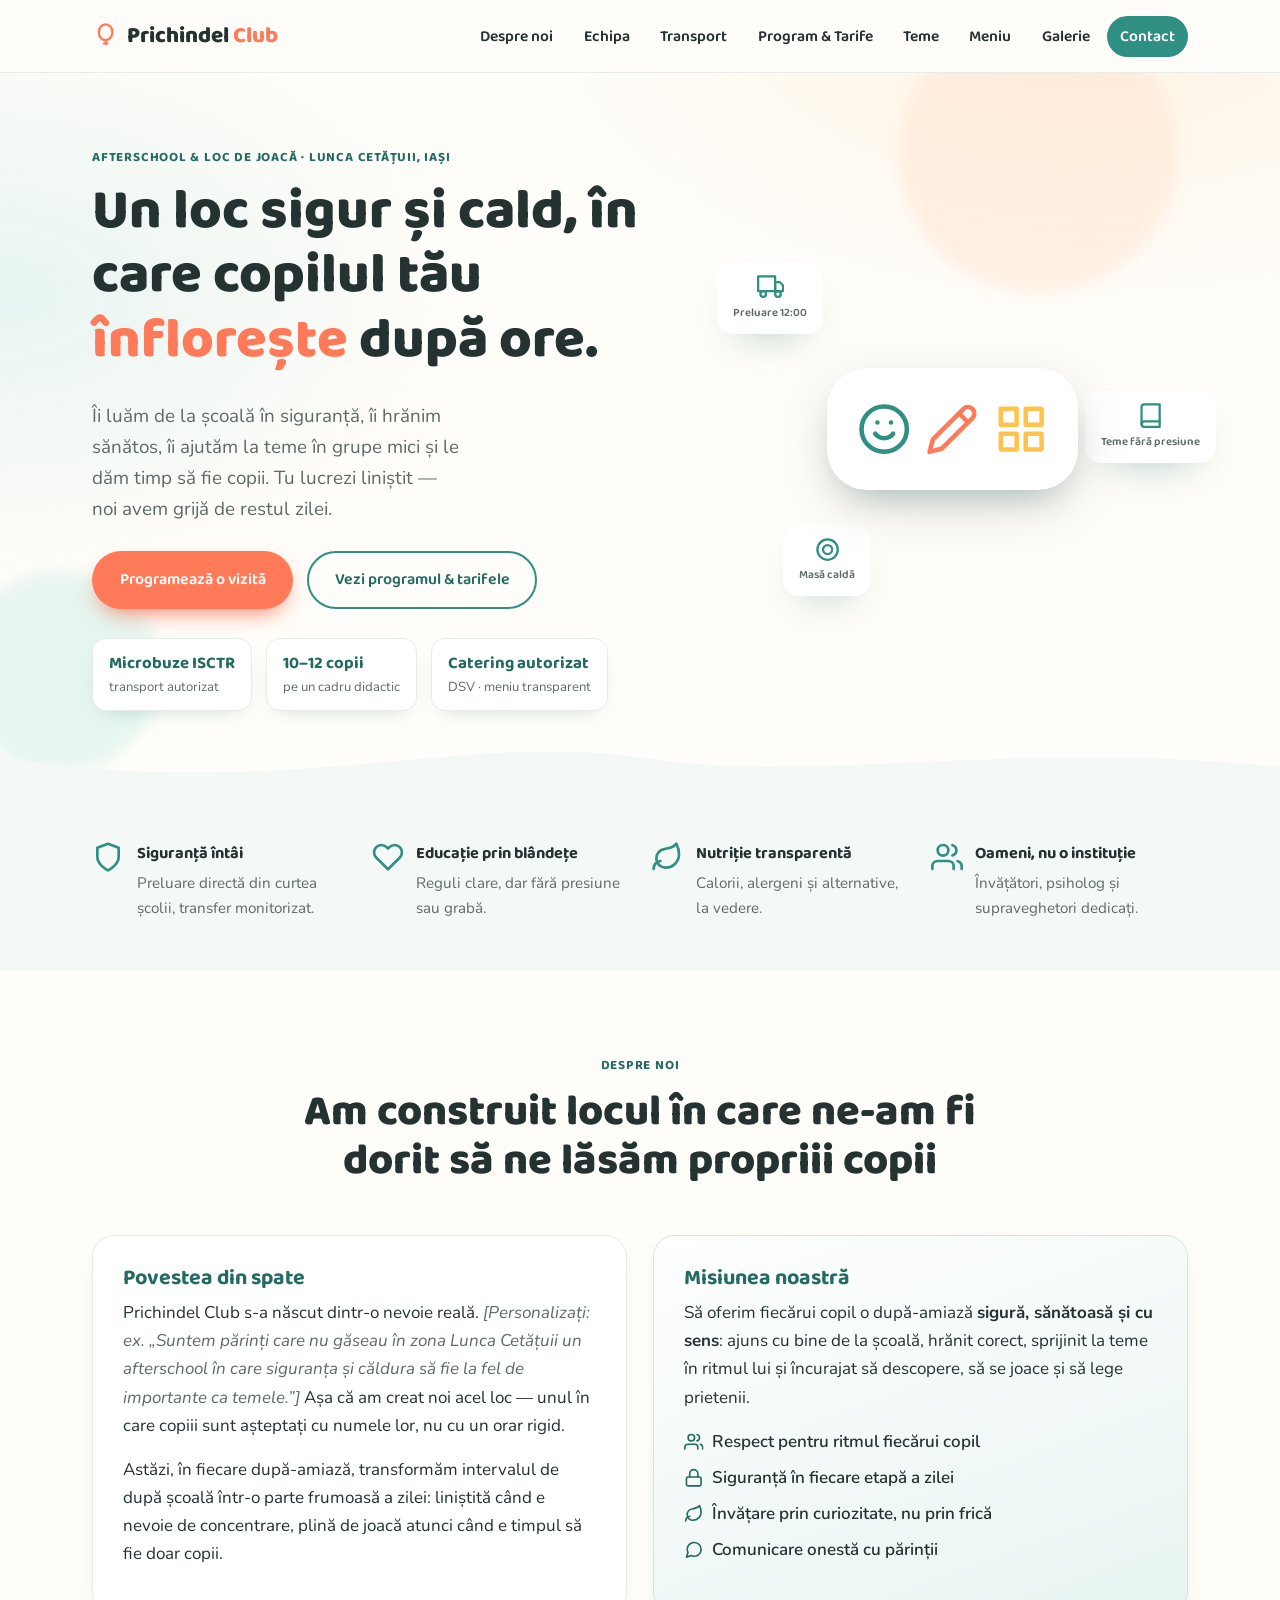
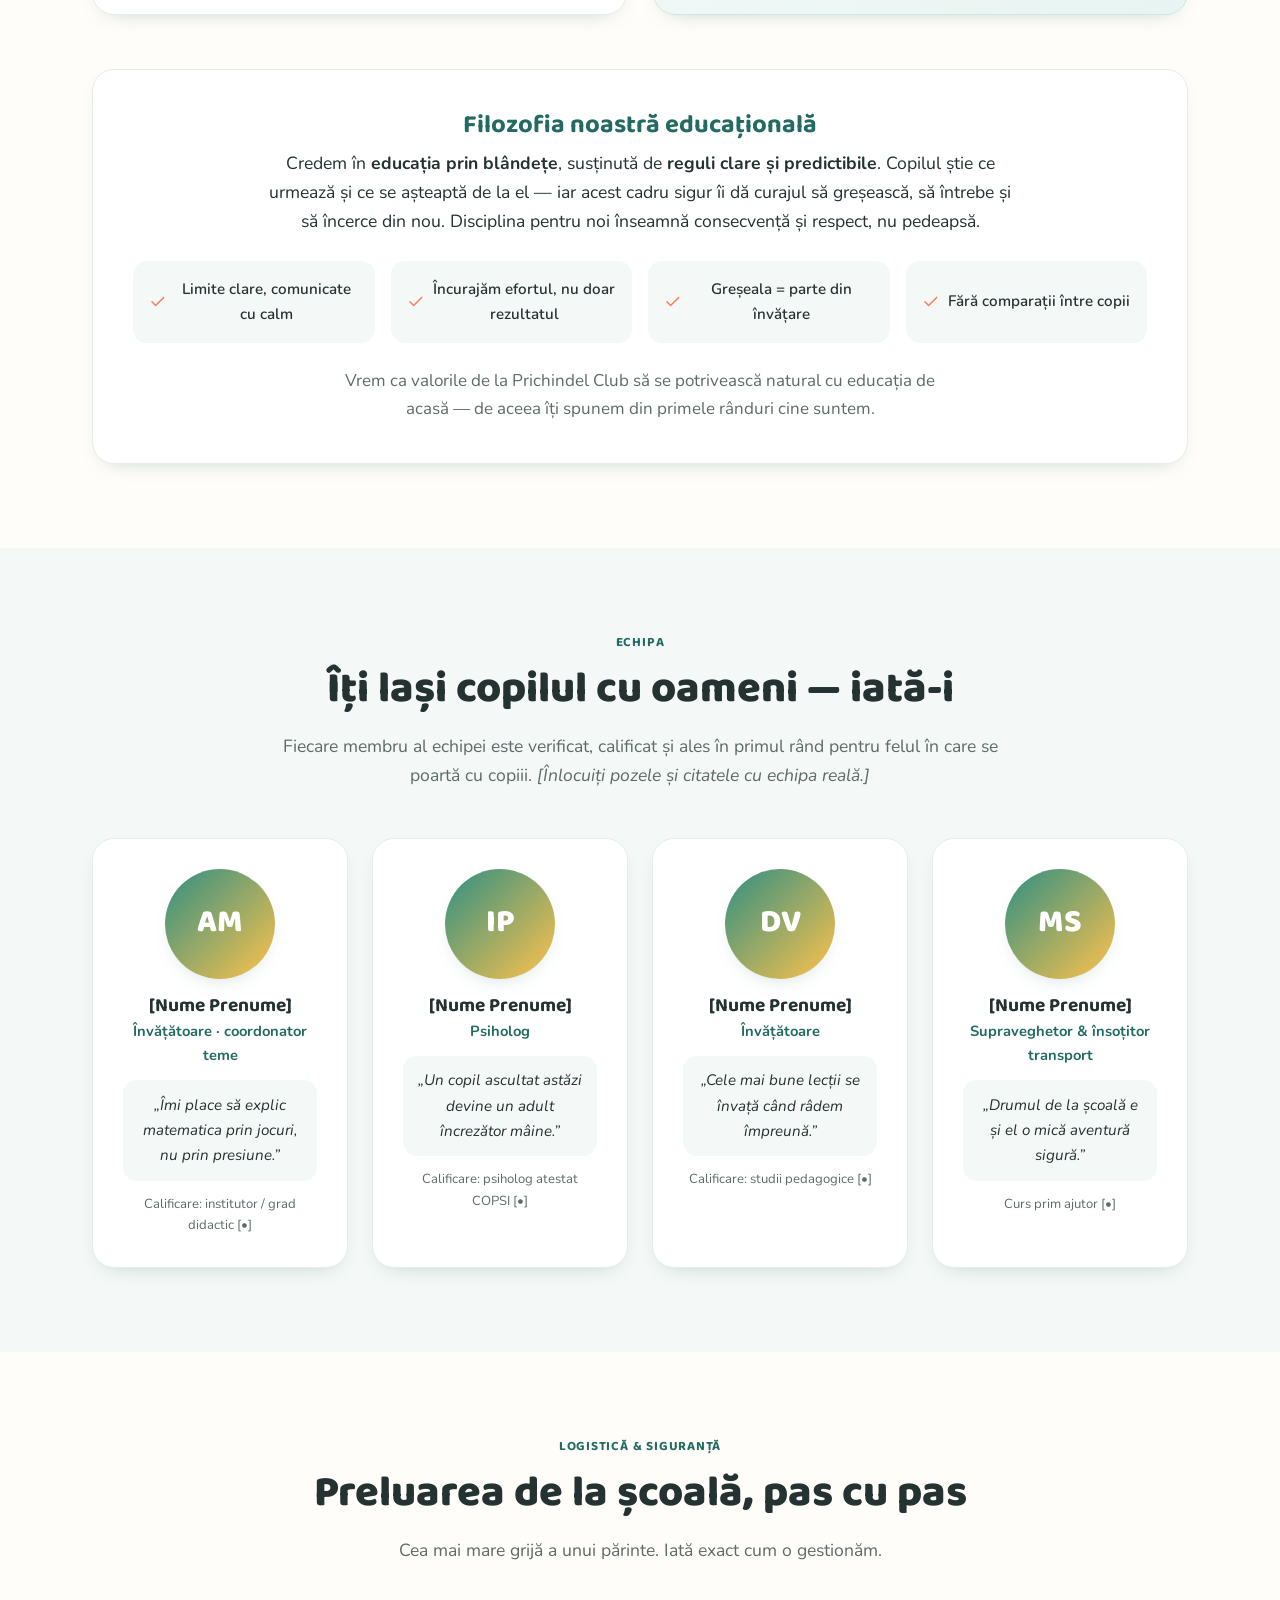
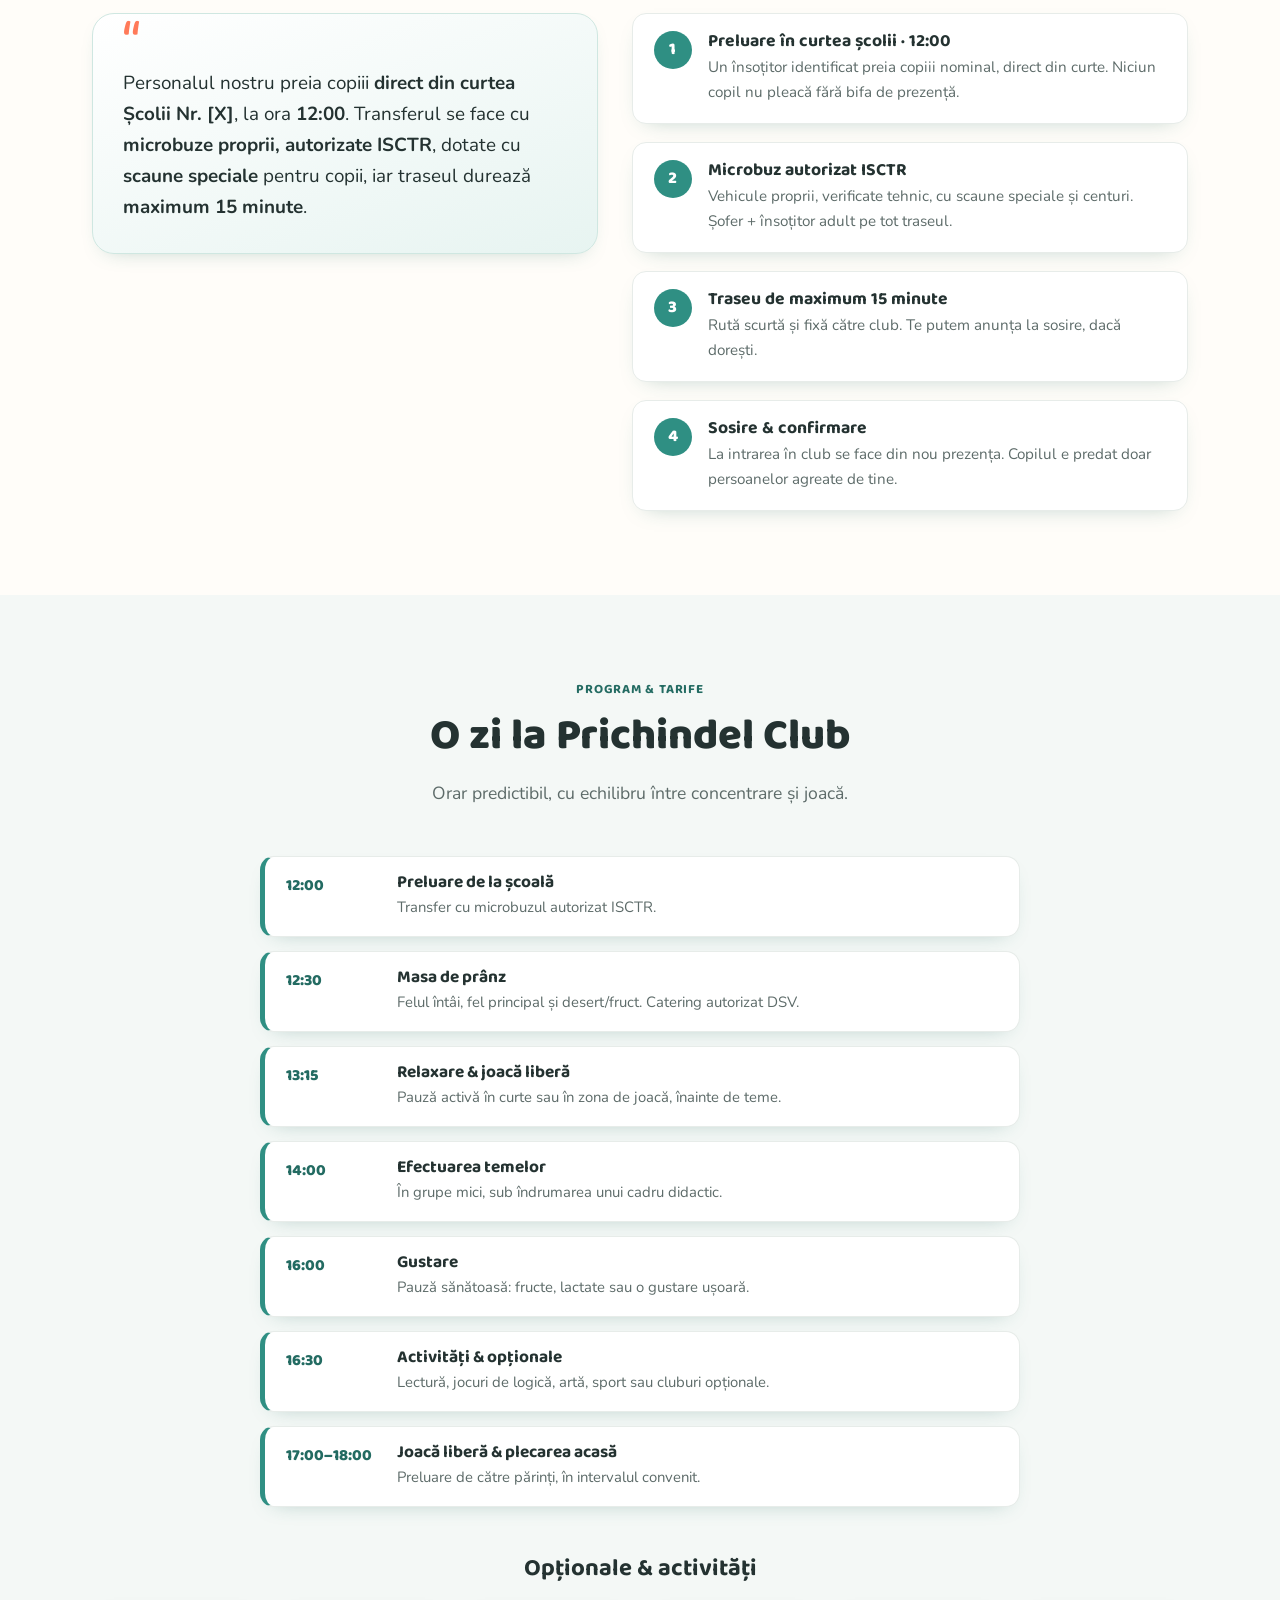
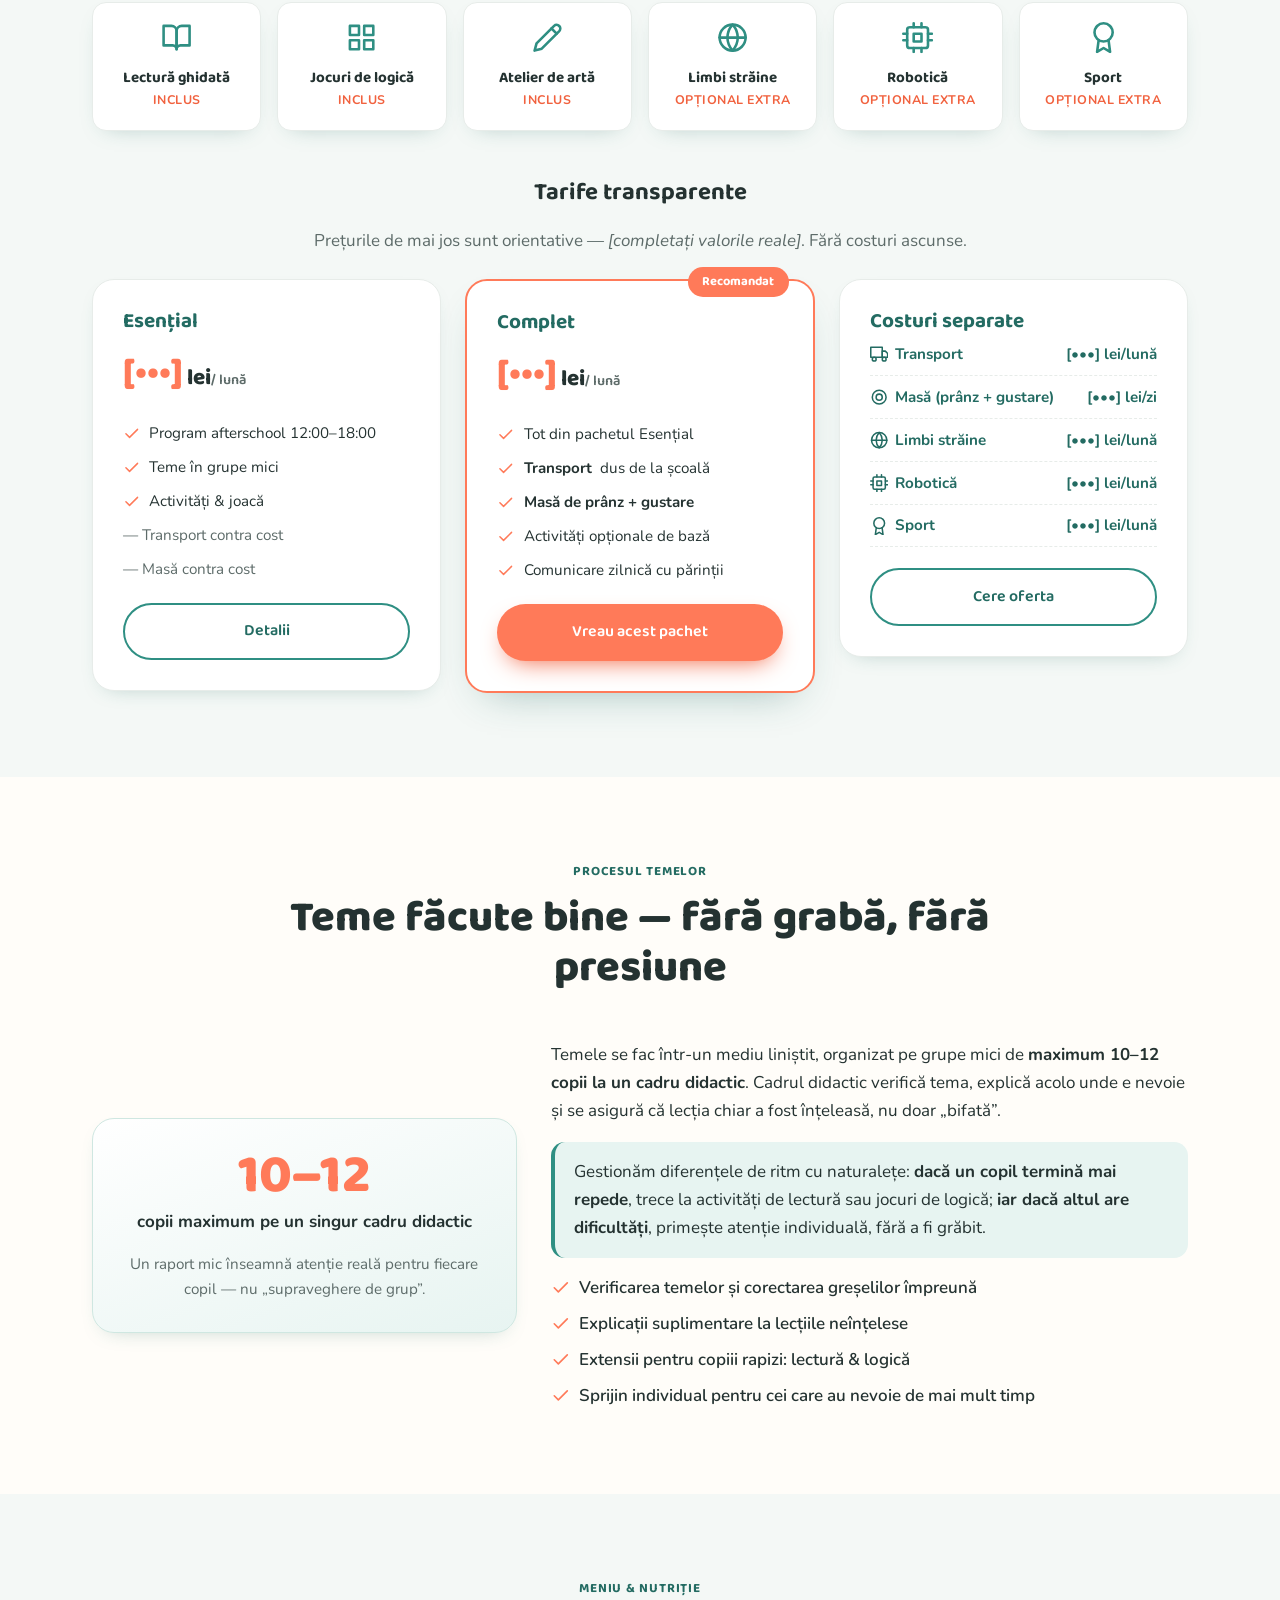
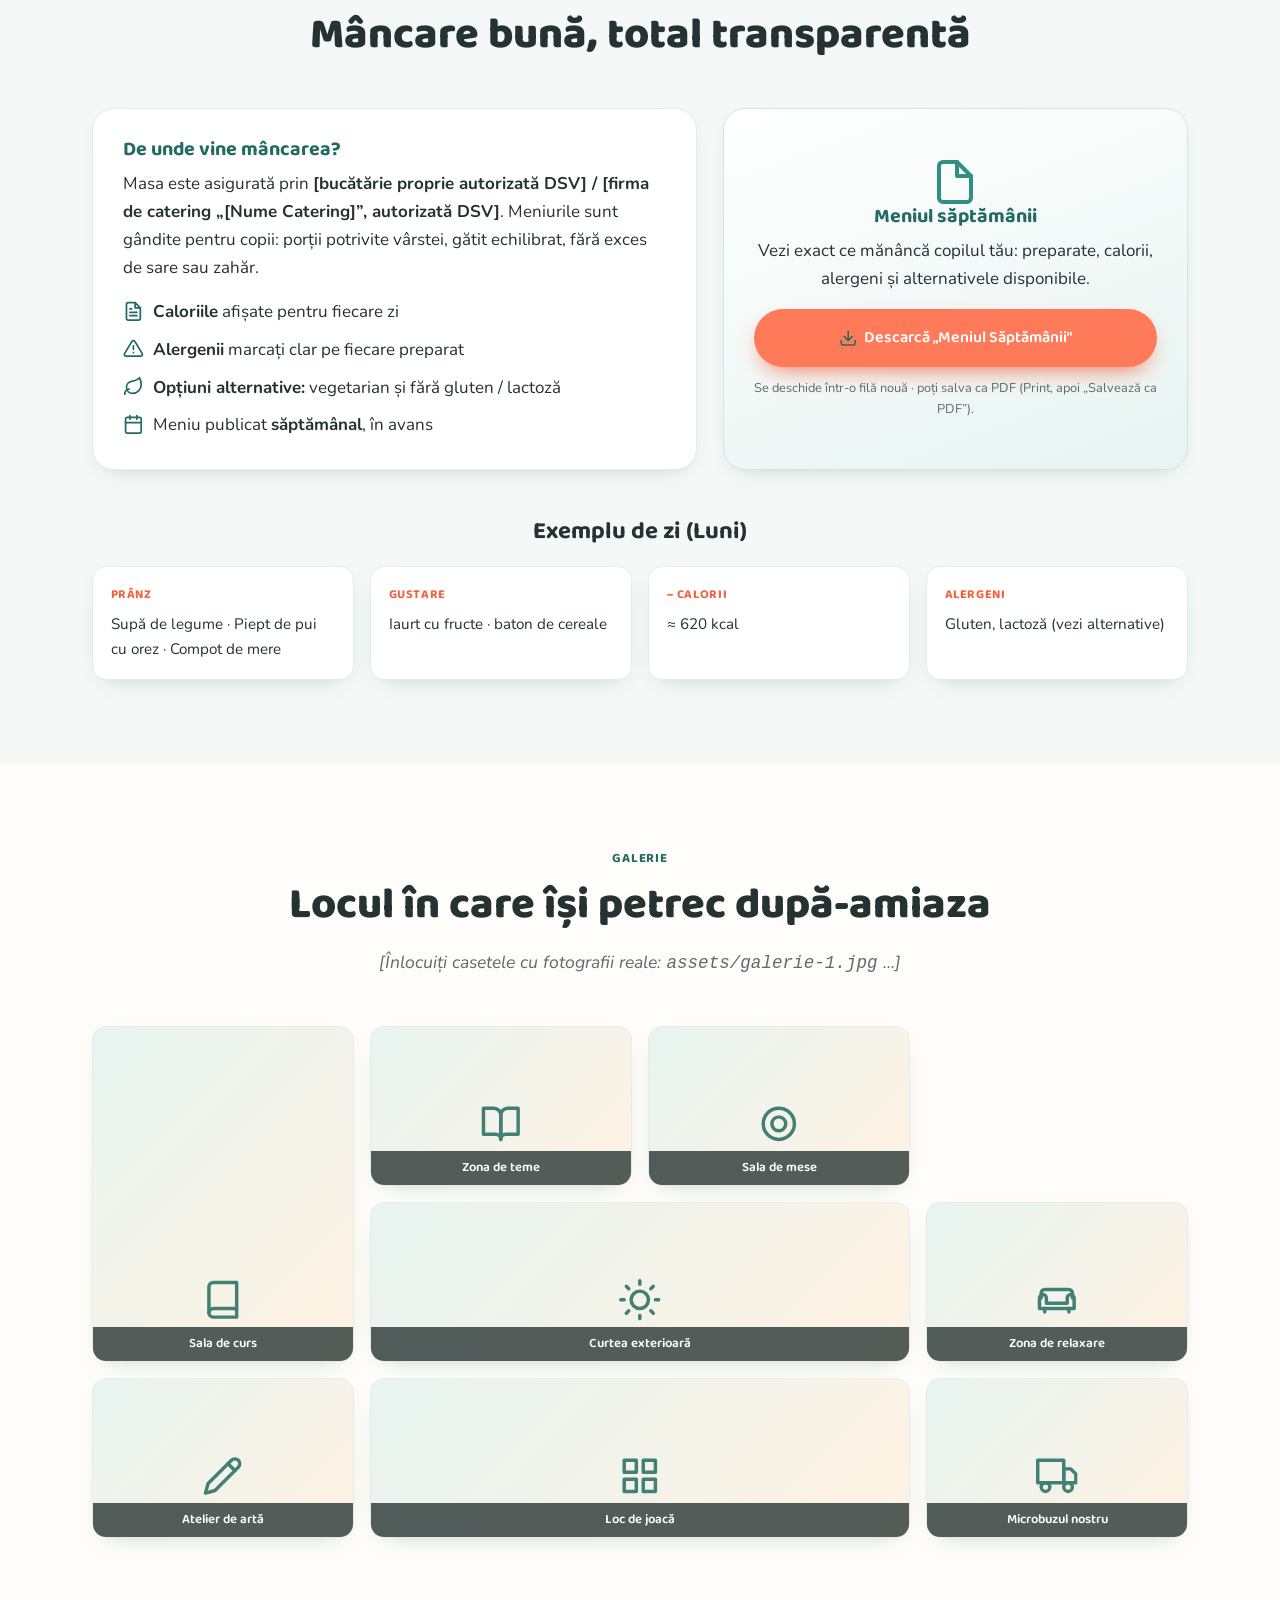
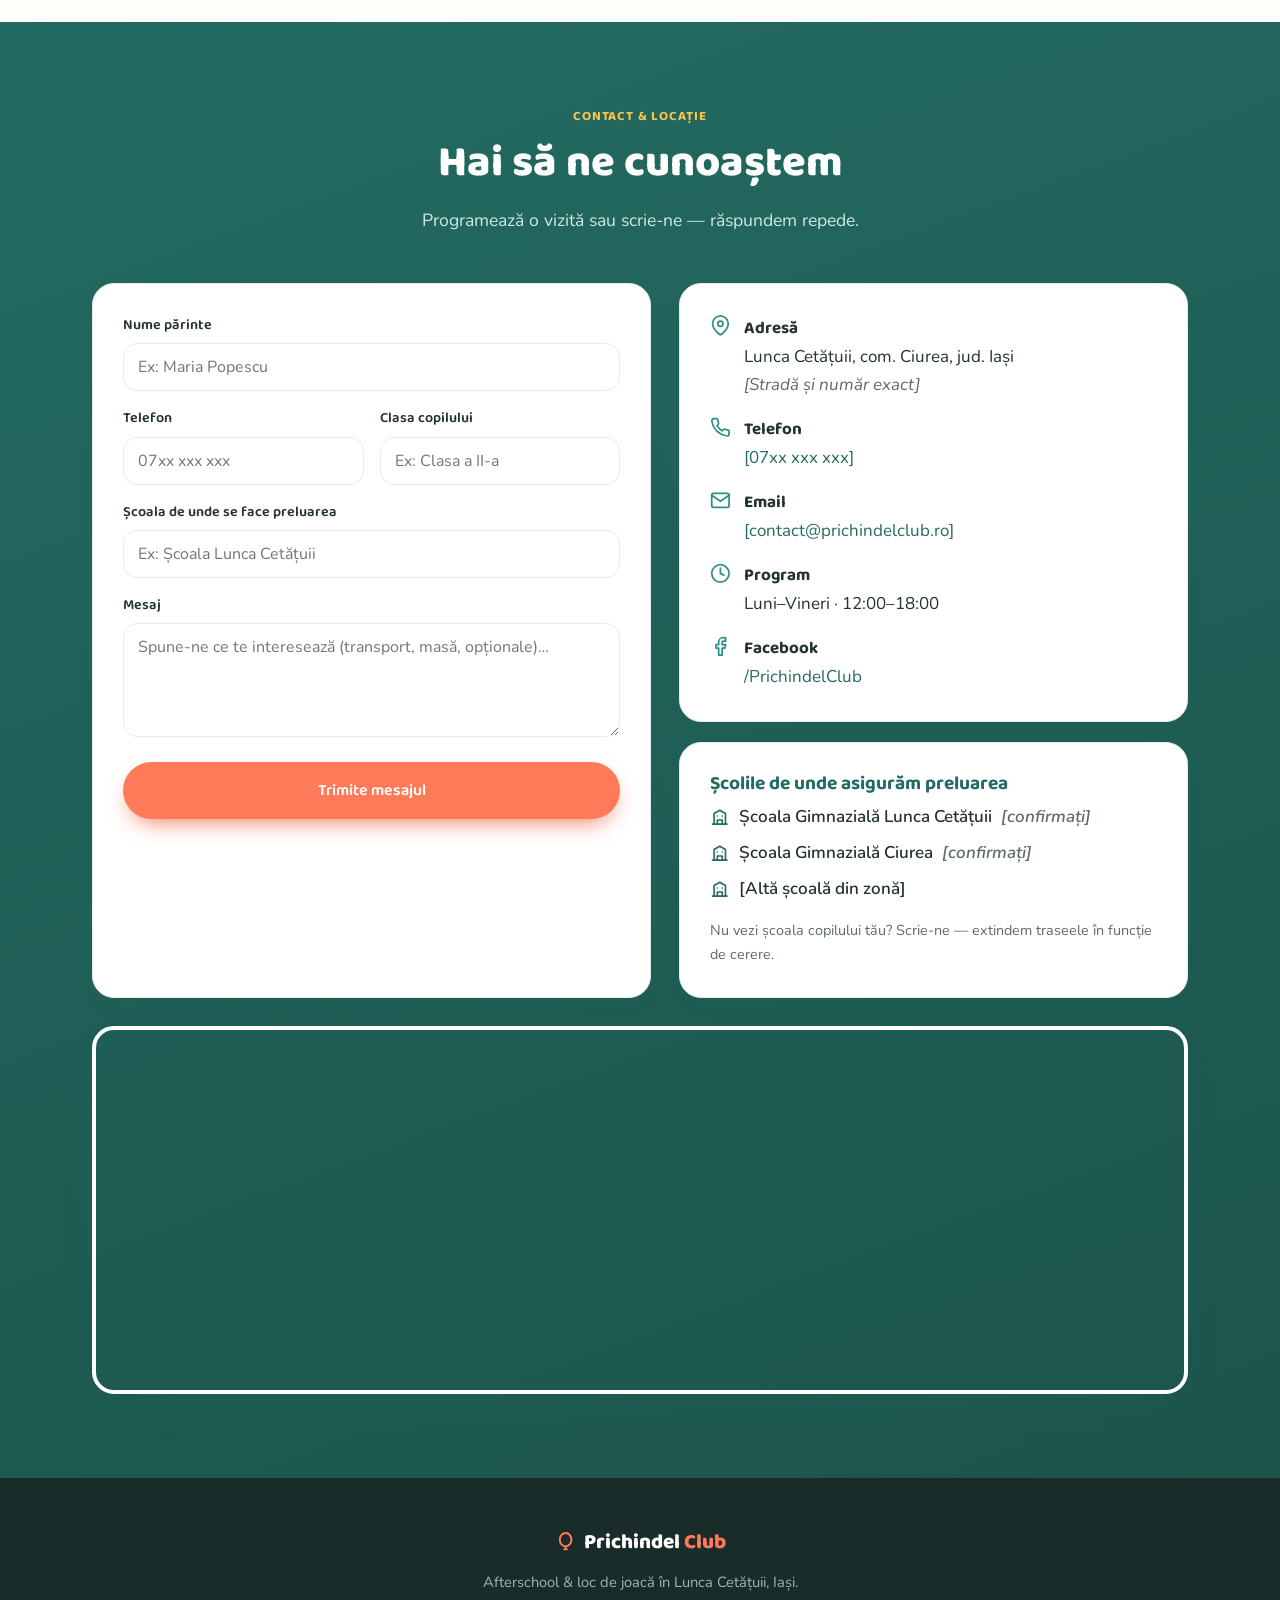
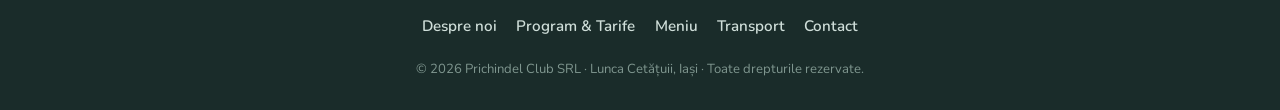
==== index.html @ 3144d64f "Site de prezentare Prichindel Club (afterschool Iași) Co-Authored-By: Claude Opus 4.8 (1M context) <" ====
<!DOCTYPE html>
<html lang="ro">
<head>
  <meta charset="UTF-8" />
  <meta name="viewport" content="width=device-width, initial-scale=1.0" />
  <title>Prichindel Club — Afterschool sigur și cald în Lunca Cetățuii, Iași</title>
  <meta name="description" content="Prichindel Club este un afterschool din Lunca Cetățuii (Iași): preluare sigură de la școală, teme cu maximum 10–12 copii pe cadru didactic, masă caldă din catering autorizat și activități care cresc copii fericiți." />
  <meta name="theme-color" content="#2f8f83" />

  <!-- Open Graph -->
  <meta property="og:title" content="Prichindel Club — Afterschool în Iași" />
  <meta property="og:description" content="Preluare sigură de la școală, teme în grupe mici, masă sănătoasă și activități cu sens. Lângă Iași, în Lunca Cetățuii." />
  <meta property="og:type" content="website" />

  <link rel="preconnect" href="https://fonts.googleapis.com" />
  <link rel="preconnect" href="https://fonts.gstatic.com" crossorigin />
  <link href="https://fonts.googleapis.com/css2?family=Baloo+2:wght@500;600;700;800&family=Nunito:wght@400;500;600;700;800&display=swap" rel="stylesheet" />
  <link rel="stylesheet" href="css/styles.css" />
  <link rel="icon" href="assets/favicon.svg" type="image/svg+xml" />
</head>
<body>

  <!-- ===================== ICON SPRITE ===================== -->
  <svg width="0" height="0" style="position:absolute" aria-hidden="true" focusable="false">
    <defs>
      <symbol id="i-balloon" viewBox="0 0 24 24"><ellipse cx="12" cy="9" rx="6" ry="7"/><path d="M12 16c-.8.9.8 1.6 0 2.5"/><path d="M10.5 19h3"/></symbol>
      <symbol id="i-truck" viewBox="0 0 24 24"><rect x="1" y="3" width="15" height="13"/><path d="M16 8h4l3 3v5h-7V8z"/><circle cx="5.5" cy="18.5" r="2.5"/><circle cx="18.5" cy="18.5" r="2.5"/></symbol>
      <symbol id="i-book" viewBox="0 0 24 24"><path d="M4 19.5A2.5 2.5 0 0 1 6.5 17H20"/><path d="M6.5 2H20v20H6.5A2.5 2.5 0 0 1 4 19.5v-15A2.5 2.5 0 0 1 6.5 2z"/></symbol>
      <symbol id="i-book-open" viewBox="0 0 24 24"><path d="M2 3h6a4 4 0 0 1 4 4v14a3 3 0 0 0-3-3H2z"/><path d="M22 3h-6a4 4 0 0 0-4 4v14a3 3 0 0 1 3-3h7z"/></symbol>
      <symbol id="i-plate" viewBox="0 0 24 24"><circle cx="12" cy="12" r="9"/><circle cx="12" cy="12" r="4"/></symbol>
      <symbol id="i-shield" viewBox="0 0 24 24"><path d="M12 22s8-4 8-10V5l-8-3-8 3v7c0 6 8 10 8 10z"/></symbol>
      <symbol id="i-heart" viewBox="0 0 24 24"><path d="M20.84 4.61a5.5 5.5 0 0 0-7.78 0L12 5.67l-1.06-1.06a5.5 5.5 0 0 0-7.78 7.78l1.06 1.06L12 21.23l7.78-7.78 1.06-1.06a5.5 5.5 0 0 0 0-7.78z"/></symbol>
      <symbol id="i-leaf" viewBox="0 0 24 24"><path d="M11 20A7 7 0 0 1 9.8 6.1C15.5 5 17 4.48 19 2c1 2 2 4.18 2 8 0 5.52-4.48 10-10 10z"/><path d="M2 21c0-3 1.85-5.36 5.08-6"/></symbol>
      <symbol id="i-users" viewBox="0 0 24 24"><path d="M17 21v-2a4 4 0 0 0-4-4H5a4 4 0 0 0-4 4v2"/><circle cx="9" cy="7" r="4"/><path d="M23 21v-2a4 4 0 0 0-3-3.87"/><path d="M16 3.13a4 4 0 0 1 0 7.75"/></symbol>
      <symbol id="i-user" viewBox="0 0 24 24"><path d="M20 21v-2a4 4 0 0 0-4-4H8a4 4 0 0 0-4 4v2"/><circle cx="12" cy="7" r="4"/></symbol>
      <symbol id="i-lock" viewBox="0 0 24 24"><rect x="3" y="11" width="18" height="11" rx="2"/><path d="M7 11V7a5 5 0 0 1 10 0v4"/></symbol>
      <symbol id="i-chat" viewBox="0 0 24 24"><path d="M21 11.5a8.38 8.38 0 0 1-.9 3.8 8.5 8.5 0 0 1-7.6 4.7 8.38 8.38 0 0 1-3.8-.9L3 21l1.9-5.7a8.38 8.38 0 0 1-.9-3.8 8.5 8.5 0 0 1 4.7-7.6 8.38 8.38 0 0 1 3.8-.9h.5a8.48 8.48 0 0 1 8 8z"/></symbol>
      <symbol id="i-globe" viewBox="0 0 24 24"><circle cx="12" cy="12" r="10"/><line x1="2" y1="12" x2="22" y2="12"/><path d="M12 2a15.3 15.3 0 0 1 4 10 15.3 15.3 0 0 1-4 10 15.3 15.3 0 0 1-4-10 15.3 15.3 0 0 1 4-10z"/></symbol>
      <symbol id="i-cpu" viewBox="0 0 24 24"><rect x="4" y="4" width="16" height="16" rx="2"/><rect x="9" y="9" width="6" height="6"/><path d="M9 1v3M15 1v3M9 20v3M15 20v3M20 9h3M20 14h3M1 9h3M1 14h3"/></symbol>
      <symbol id="i-grid" viewBox="0 0 24 24"><rect x="3" y="3" width="7" height="7"/><rect x="14" y="3" width="7" height="7"/><rect x="14" y="14" width="7" height="7"/><rect x="3" y="14" width="7" height="7"/></symbol>
      <symbol id="i-medal" viewBox="0 0 24 24"><circle cx="12" cy="8" r="7"/><path d="M8.21 13.89 7 23l5-3 5 3-1.21-9.12"/></symbol>
      <symbol id="i-brush" viewBox="0 0 24 24"><path d="M17 3a2.83 2.83 0 0 1 4 4L7.5 20.5 2 22l1.5-5.5z"/><path d="M15 5l4 4"/></symbol>
      <symbol id="i-file-text" viewBox="0 0 24 24"><path d="M14 2H6a2 2 0 0 0-2 2v16a2 2 0 0 0 2 2h12a2 2 0 0 0 2-2V8z"/><path d="M14 2v6h6"/><path d="M16 13H8M16 17H8M10 9H8"/></symbol>
      <symbol id="i-alert" viewBox="0 0 24 24"><path d="M10.29 3.86 1.82 18a2 2 0 0 0 1.71 3h16.94a2 2 0 0 0 1.71-3L13.71 3.86a2 2 0 0 0-3.42 0z"/><path d="M12 9v4M12 17h.01"/></symbol>
      <symbol id="i-calendar" viewBox="0 0 24 24"><rect x="3" y="4" width="18" height="18" rx="2"/><path d="M16 2v4M8 2v4M3 10h18"/></symbol>
      <symbol id="i-file" viewBox="0 0 24 24"><path d="M13 2H6a2 2 0 0 0-2 2v16a2 2 0 0 0 2 2h12a2 2 0 0 0 2-2V9z"/><path d="M13 2v7h7"/></symbol>
      <symbol id="i-pin" viewBox="0 0 24 24"><path d="M21 10c0 7-9 13-9 13s-9-6-9-13a9 9 0 0 1 18 0z"/><circle cx="12" cy="10" r="3"/></symbol>
      <symbol id="i-phone" viewBox="0 0 24 24"><path d="M22 16.92v3a2 2 0 0 1-2.18 2 19.79 19.79 0 0 1-8.63-3.07 19.5 19.5 0 0 1-6-6 19.79 19.79 0 0 1-3.07-8.67A2 2 0 0 1 4.11 2h3a2 2 0 0 1 2 1.72 12.84 12.84 0 0 0 .7 2.81 2 2 0 0 1-.45 2.11L8.09 9.91a16 16 0 0 0 6 6l1.27-1.27a2 2 0 0 1 2.11-.45 12.84 12.84 0 0 0 2.81.7A2 2 0 0 1 22 16.92z"/></symbol>
      <symbol id="i-mail" viewBox="0 0 24 24"><rect x="2" y="4" width="20" height="16" rx="2"/><path d="M22 6 12 13 2 6"/></symbol>
      <symbol id="i-clock" viewBox="0 0 24 24"><circle cx="12" cy="12" r="10"/><path d="M12 6v6l4 2"/></symbol>
      <symbol id="i-facebook" viewBox="0 0 24 24"><path d="M18 2h-3a5 5 0 0 0-5 5v3H7v4h3v8h4v-8h3l1-4h-4V7a1 1 0 0 1 1-1h3z"/></symbol>
      <symbol id="i-school" viewBox="0 0 24 24"><path d="M3 21h18"/><path d="M5 21V8l7-4 7 4v13"/><path d="M9 21v-5h6v5"/><path d="M9 11h.01M15 11h.01"/></symbol>
      <symbol id="i-sun" viewBox="0 0 24 24"><circle cx="12" cy="12" r="5"/><path d="M12 1v2M12 21v2M4.22 4.22l1.42 1.42M18.36 18.36l1.42 1.42M1 12h2M21 12h2M4.22 19.78l1.42-1.42M18.36 5.64l1.42-1.42"/></symbol>
      <symbol id="i-sofa" viewBox="0 0 24 24"><path d="M3 11V8a2 2 0 0 1 2-2h14a2 2 0 0 1 2 2v3"/><path d="M2 11a2 2 0 0 1 4 0v3h12v-3a2 2 0 0 1 4 0v6H2z"/><path d="M5 17v2M19 17v2"/></symbol>
      <symbol id="i-smile" viewBox="0 0 24 24"><circle cx="12" cy="12" r="10"/><path d="M8 14s1.5 2 4 2 4-2 4-2"/><path d="M9 9h.01M15 9h.01"/></symbol>
      <symbol id="i-download" viewBox="0 0 24 24"><path d="M21 15v4a2 2 0 0 1-2 2H5a2 2 0 0 1-2-2v-4"/><path d="M7 10l5 5 5-5"/><path d="M12 15V3"/></symbol>
      <symbol id="i-check" viewBox="0 0 24 24"><path d="M20 6 9 17l-5-5"/></symbol>
    </defs>
  </svg>

  <!-- ===================== HEADER / NAV ===================== -->
  <header class="site-header" id="top">
    <div class="container nav-inner">
      <a href="#top" class="brand" aria-label="Prichindel Club — acasă">
        <svg class="brand-mark" aria-hidden="true"><use href="#i-balloon"/></svg>
        <span class="brand-text">Prichindel <span>Club</span></span>
      </a>

      <nav class="main-nav" aria-label="Navigare principală">
        <button class="nav-toggle" aria-expanded="false" aria-controls="navlist" aria-label="Deschide meniul">
          <span></span><span></span><span></span>
        </button>
        <ul id="navlist" class="nav-list">
          <li><a href="#despre">Despre noi</a></li>
          <li><a href="#echipa">Echipa</a></li>
          <li><a href="#transport">Transport</a></li>
          <li><a href="#program">Program &amp; Tarife</a></li>
          <li><a href="#teme">Teme</a></li>
          <li><a href="#meniu">Meniu</a></li>
          <li><a href="#galerie">Galerie</a></li>
          <li><a href="#contact" class="nav-cta">Contact</a></li>
        </ul>
      </nav>
    </div>
  </header>

  <!-- ===================== HERO ===================== -->
  <section class="hero">
    <div class="hero-blob hero-blob-1" aria-hidden="true"></div>
    <div class="hero-blob hero-blob-2" aria-hidden="true"></div>
    <div class="container hero-inner">
      <div class="hero-copy">
        <p class="eyebrow">Afterschool &amp; loc de joacă · Lunca Cetățuii, Iași</p>
        <h1>Un loc sigur și cald, în care copilul tău <span class="hl">înflorește</span> după ore.</h1>
        <p class="lead">
          Îi luăm de la școală în siguranță, îi hrănim sănătos, îi ajutăm la teme în grupe mici
          și le dăm timp să fie copii. Tu lucrezi liniștit — noi avem grijă de restul zilei.
        </p>
        <div class="hero-actions">
          <a href="#contact" class="btn btn-primary">Programează o vizită</a>
          <a href="#program" class="btn btn-ghost">Vezi programul &amp; tarifele</a>
        </div>
        <ul class="hero-badges">
          <li><strong>Microbuze ISCTR</strong><span>transport autorizat</span></li>
          <li><strong>10–12 copii</strong><span>pe un cadru didactic</span></li>
          <li><strong>Catering autorizat</strong><span>DSV · meniu transparent</span></li>
        </ul>
      </div>
      <div class="hero-art" aria-hidden="true">
        <div class="hero-card hero-card-1"><svg><use href="#i-truck"/></svg><span>Preluare 12:00</span></div>
        <div class="hero-card hero-card-2"><svg><use href="#i-book"/></svg><span>Teme fără presiune</span></div>
        <div class="hero-card hero-card-3"><svg><use href="#i-plate"/></svg><span>Masă caldă</span></div>
        <div class="hero-illustration">
          <svg><use href="#i-smile"/></svg><svg><use href="#i-brush"/></svg><svg><use href="#i-grid"/></svg>
        </div>
      </div>
    </div>
    <div class="hero-wave" aria-hidden="true">
      <svg viewBox="0 0 1440 90" preserveAspectRatio="none"><path d="M0,40 C320,90 520,10 720,40 C920,70 1120,20 1440,50 L1440,90 L0,90 Z"></path></svg>
    </div>
  </section>

  <!-- ===================== TRUST STRIP ===================== -->
  <section class="trust">
    <div class="container trust-grid">
      <div class="trust-item"><svg class="trust-ico"><use href="#i-shield"/></svg><p><strong>Siguranță întâi</strong>Preluare directă din curtea școlii, transfer monitorizat.</p></div>
      <div class="trust-item"><svg class="trust-ico"><use href="#i-heart"/></svg><p><strong>Educație prin blândețe</strong>Reguli clare, dar fără presiune sau grabă.</p></div>
      <div class="trust-item"><svg class="trust-ico"><use href="#i-leaf"/></svg><p><strong>Nutriție transparentă</strong>Calorii, alergeni și alternative, la vedere.</p></div>
      <div class="trust-item"><svg class="trust-ico"><use href="#i-users"/></svg><p><strong>Oameni, nu o instituție</strong>Învățători, psiholog și supraveghetori dedicați.</p></div>
    </div>
  </section>

  <!-- ===================== DESPRE NOI / MISIUNE ===================== -->
  <section class="section" id="despre">
    <div class="container">
      <header class="section-head">
        <p class="eyebrow">Despre noi</p>
        <h2>Am construit locul în care ne-am fi dorit să ne lăsăm propriii copii</h2>
      </header>

      <div class="about-grid">
        <article class="about-story card">
          <h3>Povestea din spate</h3>
          <p>
            Prichindel Club s-a născut dintr-o nevoie reală. <em>[Personalizați: ex. „Suntem părinți
            care nu găseau în zona Lunca Cetățuii un afterschool în care siguranța și căldura
            să fie la fel de importante ca temele.”]</em> Așa că am creat noi acel loc — unul
            în care copiii sunt așteptați cu numele lor, nu cu un orar rigid.
          </p>
          <p>
            Astăzi, în fiecare după-amiază, transformăm intervalul de după școală într-o parte
            frumoasă a zilei: liniștită când e nevoie de concentrare, plină de joacă atunci când
            e timpul să fie doar copii.
          </p>
        </article>

        <article class="about-mission card card-accent">
          <h3>Misiunea noastră</h3>
          <p>
            Să oferim fiecărui copil o după-amiază <strong>sigură, sănătoasă și cu sens</strong>:
            ajuns cu bine de la școală, hrănit corect, sprijinit la teme în ritmul lui și încurajat
            să descopere, să se joace și să lege prietenii.
          </p>
          <ul class="values-list">
            <li><svg class="ic"><use href="#i-users"/></svg> Respect pentru ritmul fiecărui copil</li>
            <li><svg class="ic"><use href="#i-lock"/></svg> Siguranță în fiecare etapă a zilei</li>
            <li><svg class="ic"><use href="#i-leaf"/></svg> Învățare prin curiozitate, nu prin frică</li>
            <li><svg class="ic"><use href="#i-chat"/></svg> Comunicare onestă cu părinții</li>
          </ul>
        </article>
      </div>

      <!-- FILOZOFIE -->
      <div class="philosophy">
        <h3 class="philosophy-title">Filozofia noastră educațională</h3>
        <p class="philosophy-lead">
          Credem în <strong>educația prin blândețe</strong>, susținută de <strong>reguli clare și predictibile</strong>.
          Copilul știe ce urmează și ce se așteaptă de la el — iar acest cadru sigur îi dă curajul să greșească,
          să întrebe și să încerce din nou. Disciplina pentru noi înseamnă consecvență și respect, nu pedeapsă.
        </p>
        <div class="phil-cols">
          <div><svg class="ic"><use href="#i-check"/></svg> Limite clare, comunicate cu calm</div>
          <div><svg class="ic"><use href="#i-check"/></svg> Încurajăm efortul, nu doar rezultatul</div>
          <div><svg class="ic"><use href="#i-check"/></svg> Greșeala = parte din învățare</div>
          <div><svg class="ic"><use href="#i-check"/></svg> Fără comparații între copii</div>
        </div>
        <p class="philosophy-note">
          Vrem ca valorile de la Prichindel Club să se potrivească natural cu educația de acasă —
          de aceea îți spunem din primele rânduri cine suntem.
        </p>
      </div>
    </div>
  </section>

  <!-- ===================== ECHIPA ===================== -->
  <section class="section section-tint" id="echipa">
    <div class="container">
      <header class="section-head">
        <p class="eyebrow">Echipa</p>
        <h2>Îți lași copilul cu oameni — iată-i</h2>
        <p class="section-sub">
          Fiecare membru al echipei este verificat, calificat și ales în primul rând pentru felul în
          care se poartă cu copiii. <em>[Înlocuiți pozele și citatele cu echipa reală.]</em>
        </p>
      </header>

      <div class="team-grid">
        <article class="team-card card">
          <div class="team-photo" data-initials="AM" aria-hidden="true"></div>
          <h3>[Nume Prenume]</h3>
          <p class="team-role">Învățătoare · coordonator teme</p>
          <p class="team-quote">„Îmi place să explic matematica prin jocuri, nu prin presiune.”</p>
          <p class="team-cred">Calificare: institutor / grad didactic [•]</p>
        </article>

        <article class="team-card card">
          <div class="team-photo" data-initials="IP" aria-hidden="true"></div>
          <h3>[Nume Prenume]</h3>
          <p class="team-role">Psiholog</p>
          <p class="team-quote">„Un copil ascultat astăzi devine un adult încrezător mâine.”</p>
          <p class="team-cred">Calificare: psiholog atestat COPSI [•]</p>
        </article>

        <article class="team-card card">
          <div class="team-photo" data-initials="DV" aria-hidden="true"></div>
          <h3>[Nume Prenume]</h3>
          <p class="team-role">Învățătoare</p>
          <p class="team-quote">„Cele mai bune lecții se învață când râdem împreună.”</p>
          <p class="team-cred">Calificare: studii pedagogice [•]</p>
        </article>

        <article class="team-card card">
          <div class="team-photo" data-initials="MS" aria-hidden="true"></div>
          <h3>[Nume Prenume]</h3>
          <p class="team-role">Supraveghetor &amp; însoțitor transport</p>
          <p class="team-quote">„Drumul de la școală e și el o mică aventură sigură.”</p>
          <p class="team-cred">Curs prim ajutor [•]</p>
        </article>
      </div>
    </div>
  </section>

  <!-- ===================== TRANSPORT / LOGISTICA ===================== -->
  <section class="section" id="transport">
    <div class="container">
      <header class="section-head">
        <p class="eyebrow">Logistică &amp; siguranță</p>
        <h2>Preluarea de la școală, pas cu pas</h2>
        <p class="section-sub">Cea mai mare grijă a unui părinte. Iată exact cum o gestionăm.</p>
      </header>

      <div class="transport-layout">
        <div class="transport-highlight card card-accent">
          <span class="big-quote-mark" aria-hidden="true">“</span>
          <p>
            Personalul nostru preia copiii <strong>direct din curtea Școlii Nr. [X]</strong>, la ora
            <strong>12:00</strong>. Transferul se face cu <strong>microbuze proprii, autorizate ISCTR</strong>,
            dotate cu <strong>scaune speciale</strong> pentru copii, iar traseul durează
            <strong>maximum 15 minute</strong>.
          </p>
        </div>

        <ol class="steps">
          <li>
            <span class="step-num">1</span>
            <div><h3>Preluare în curtea școlii · 12:00</h3>
            <p>Un însoțitor identificat preia copiii nominal, direct din curte. Niciun copil nu pleacă fără bifa de prezență.</p></div>
          </li>
          <li>
            <span class="step-num">2</span>
            <div><h3>Microbuz autorizat ISCTR</h3>
            <p>Vehicule proprii, verificate tehnic, cu scaune speciale și centuri. Șofer + însoțitor adult pe tot traseul.</p></div>
          </li>
          <li>
            <span class="step-num">3</span>
            <div><h3>Traseu de maximum 15 minute</h3>
            <p>Rută scurtă și fixă către club. Te putem anunța la sosire, dacă dorești.</p></div>
          </li>
          <li>
            <span class="step-num">4</span>
            <div><h3>Sosire &amp; confirmare</h3>
            <p>La intrarea în club se face din nou prezența. Copilul e predat doar persoanelor agreate de tine.</p></div>
          </li>
        </ol>
      </div>
    </div>
  </section>

  <!-- ===================== PROGRAM & TARIFE ===================== -->
  <section class="section section-tint" id="program">
    <div class="container">
      <header class="section-head">
        <p class="eyebrow">Program &amp; tarife</p>
        <h2>O zi la Prichindel Club</h2>
        <p class="section-sub">Orar predictibil, cu echilibru între concentrare și joacă.</p>
      </header>

      <div class="schedule">
        <div class="schedule-item"><span class="time">12:00</span><div><h3>Preluare de la școală</h3><p>Transfer cu microbuzul autorizat ISCTR.</p></div></div>
        <div class="schedule-item"><span class="time">12:30</span><div><h3>Masa de prânz</h3><p>Felul întâi, fel principal și desert/fruct. Catering autorizat DSV.</p></div></div>
        <div class="schedule-item"><span class="time">13:15</span><div><h3>Relaxare &amp; joacă liberă</h3><p>Pauză activă în curte sau în zona de joacă, înainte de teme.</p></div></div>
        <div class="schedule-item"><span class="time">14:00</span><div><h3>Efectuarea temelor</h3><p>În grupe mici, sub îndrumarea unui cadru didactic.</p></div></div>
        <div class="schedule-item"><span class="time">16:00</span><div><h3>Gustare</h3><p>Pauză sănătoasă: fructe, lactate sau o gustare ușoară.</p></div></div>
        <div class="schedule-item"><span class="time">16:30</span><div><h3>Activități &amp; opționale</h3><p>Lectură, jocuri de logică, artă, sport sau cluburi opționale.</p></div></div>
        <div class="schedule-item"><span class="time">17:00–18:00</span><div><h3>Joacă liberă &amp; plecarea acasă</h3><p>Preluare de către părinți, în intervalul convenit.</p></div></div>
      </div>

      <!-- OPTIONALE -->
      <div class="optionals">
        <h3 class="block-title">Opționale &amp; activități</h3>
        <div class="optional-grid">
          <div class="opt-card"><svg><use href="#i-book-open"/></svg><h4>Lectură ghidată</h4><p>Inclus</p></div>
          <div class="opt-card"><svg><use href="#i-grid"/></svg><h4>Jocuri de logică</h4><p>Inclus</p></div>
          <div class="opt-card"><svg><use href="#i-brush"/></svg><h4>Atelier de artă</h4><p>Inclus</p></div>
          <div class="opt-card"><svg><use href="#i-globe"/></svg><h4>Limbi străine</h4><p>Opțional extra</p></div>
          <div class="opt-card"><svg><use href="#i-cpu"/></svg><h4>Robotică</h4><p>Opțional extra</p></div>
          <div class="opt-card"><svg><use href="#i-medal"/></svg><h4>Sport</h4><p>Opțional extra</p></div>
        </div>
      </div>

      <!-- PRETURI -->
      <div class="pricing">
        <h3 class="block-title">Tarife transparente</h3>
        <p class="pricing-note">Prețurile de mai jos sunt orientative — <em>[completați valorile reale]</em>. Fără costuri ascunse.</p>
        <div class="price-grid">
          <article class="price-card">
            <h4>Esențial</h4>
            <p class="price"><span>[•••]</span> lei<small>/ lună</small></p>
            <ul>
              <li><svg class="ic ic-ok"><use href="#i-check"/></svg> Program afterschool 12:00–18:00</li>
              <li><svg class="ic ic-ok"><use href="#i-check"/></svg> Teme în grupe mici</li>
              <li><svg class="ic ic-ok"><use href="#i-check"/></svg> Activități &amp; joacă</li>
              <li class="muted">— Transport contra cost</li>
              <li class="muted">— Masă contra cost</li>
            </ul>
            <a href="#contact" class="btn btn-ghost btn-block">Detalii</a>
          </article>

          <article class="price-card price-card-featured">
            <span class="ribbon">Recomandat</span>
            <h4>Complet</h4>
            <p class="price"><span>[•••]</span> lei<small>/ lună</small></p>
            <ul>
              <li><svg class="ic ic-ok"><use href="#i-check"/></svg> Tot din pachetul Esențial</li>
              <li><svg class="ic ic-ok"><use href="#i-check"/></svg> <strong>Transport</strong> dus de la școală</li>
              <li><svg class="ic ic-ok"><use href="#i-check"/></svg> <strong>Masă de prânz + gustare</strong></li>
              <li><svg class="ic ic-ok"><use href="#i-check"/></svg> Activități opționale de bază</li>
              <li><svg class="ic ic-ok"><use href="#i-check"/></svg> Comunicare zilnică cu părinții</li>
            </ul>
            <a href="#contact" class="btn btn-primary btn-block">Vreau acest pachet</a>
          </article>

          <article class="price-card">
            <h4>Costuri separate</h4>
            <ul class="addons">
              <li><span class="addon-name"><svg class="ic"><use href="#i-truck"/></svg> Transport</span> <span>[•••] lei/lună</span></li>
              <li><span class="addon-name"><svg class="ic"><use href="#i-plate"/></svg> Masă (prânz + gustare)</span> <span>[•••] lei/zi</span></li>
              <li><span class="addon-name"><svg class="ic"><use href="#i-globe"/></svg> Limbi străine</span> <span>[•••] lei/lună</span></li>
              <li><span class="addon-name"><svg class="ic"><use href="#i-cpu"/></svg> Robotică</span> <span>[•••] lei/lună</span></li>
              <li><span class="addon-name"><svg class="ic"><use href="#i-medal"/></svg> Sport</span> <span>[•••] lei/lună</span></li>
            </ul>
            <a href="#contact" class="btn btn-ghost btn-block">Cere oferta</a>
          </article>
        </div>
      </div>
    </div>
  </section>

  <!-- ===================== TEME ===================== -->
  <section class="section" id="teme">
    <div class="container">
      <header class="section-head">
        <p class="eyebrow">Procesul temelor</p>
        <h2>Teme făcute bine — fără grabă, fără presiune</h2>
      </header>

      <div class="homework-grid">
        <div class="hw-stat card card-accent">
          <p class="hw-number">10–12</p>
          <p class="hw-label">copii maximum pe un singur cadru didactic</p>
          <p class="hw-desc">Un raport mic înseamnă atenție reală pentru fiecare copil — nu „supraveghere de grup”.</p>
        </div>

        <div class="hw-text">
          <p>
            Temele se fac într-un mediu liniștit, organizat pe grupe mici de
            <strong>maximum 10–12 copii la un cadru didactic</strong>. Cadrul didactic verifică
            tema, explică acolo unde e nevoie și se asigură că lecția chiar a fost înțeleasă,
            nu doar „bifată”.
          </p>
          <p class="hw-rhythm">
            Gestionăm diferențele de ritm cu naturalețe: <strong>dacă un copil termină mai repede</strong>,
            trece la activități de lectură sau jocuri de logică; <strong>iar dacă altul are dificultăți</strong>,
            primește atenție individuală, fără a fi grăbit.
          </p>
          <ul class="hw-points">
            <li><svg class="ic ic-ok"><use href="#i-check"/></svg> Verificarea temelor și corectarea greșelilor împreună</li>
            <li><svg class="ic ic-ok"><use href="#i-check"/></svg> Explicații suplimentare la lecțiile neînțelese</li>
            <li><svg class="ic ic-ok"><use href="#i-check"/></svg> Extensii pentru copiii rapizi: lectură &amp; logică</li>
            <li><svg class="ic ic-ok"><use href="#i-check"/></svg> Sprijin individual pentru cei care au nevoie de mai mult timp</li>
          </ul>
        </div>
      </div>
    </div>
  </section>

  <!-- ===================== MENIU & NUTRITIE ===================== -->
  <section class="section section-tint" id="meniu">
    <div class="container">
      <header class="section-head">
        <p class="eyebrow">Meniu &amp; nutriție</p>
        <h2>Mâncare bună, total transparentă</h2>
      </header>

      <div class="menu-grid">
        <div class="menu-source card">
          <h3>De unde vine mâncarea?</h3>
          <p>
            Masa este asigurată prin <strong>[bucătărie proprie autorizată DSV] / [firma de catering „[Nume Catering]”, autorizată DSV]</strong>.
            Meniurile sunt gândite pentru copii: porții potrivite vârstei, gătit echilibrat, fără
            exces de sare sau zahăr.
          </p>
          <ul class="menu-features">
            <li><svg class="ic"><use href="#i-file-text"/></svg> <span><strong>Caloriile</strong> afișate pentru fiecare zi</span></li>
            <li><svg class="ic"><use href="#i-alert"/></svg> <span><strong>Alergenii</strong> marcați clar pe fiecare preparat</span></li>
            <li><svg class="ic"><use href="#i-leaf"/></svg> <span><strong>Opțiuni alternative:</strong> vegetarian și fără gluten / lactoză</span></li>
            <li><svg class="ic"><use href="#i-calendar"/></svg> <span>Meniu publicat <strong>săptămânal</strong>, în avans</span></li>
          </ul>
        </div>

        <div class="menu-download card card-accent">
          <svg class="dl-ico" aria-hidden="true"><use href="#i-file"/></svg>
          <h3>Meniul săptămânii</h3>
          <p>Vezi exact ce mănâncă copilul tău: preparate, calorii, alergeni și alternativele disponibile.</p>
          <a href="meniu-saptamanal.html" class="btn btn-primary btn-block" target="_blank" rel="noopener" download>
            <svg class="ic"><use href="#i-download"/></svg> Descarcă „Meniul Săptămânii”
          </a>
          <p class="dl-hint">Se deschide într-o filă nouă · poți salva ca PDF (Print, apoi „Salvează ca PDF”).</p>
        </div>
      </div>

      <!-- mini preview -->
      <div class="menu-preview">
        <h3 class="block-title">Exemplu de zi (Luni)</h3>
        <div class="menu-day">
          <div><span class="meal">Prânz</span><p>Supă de legume · Piept de pui cu orez · Compot de mere</p></div>
          <div><span class="meal">Gustare</span><p>Iaurt cu fructe · baton de cereale</p></div>
          <div><span class="meal">~ Calorii</span><p>≈ 620 kcal</p></div>
          <div><span class="meal">Alergeni</span><p>Gluten, lactoză (vezi alternative)</p></div>
        </div>
      </div>
    </div>
  </section>

  <!-- ===================== GALERIE ===================== -->
  <section class="section" id="galerie">
    <div class="container">
      <header class="section-head">
        <p class="eyebrow">Galerie</p>
        <h2>Locul în care își petrec după-amiaza</h2>
        <p class="section-sub"><em>[Înlocuiți casetele cu fotografii reale: <code>assets/galerie-1.jpg</code> …]</em></p>
      </header>

      <div class="gallery">
        <figure class="g-item g-tall" data-label="Sala de curs"><svg><use href="#i-book"/></svg></figure>
        <figure class="g-item" data-label="Zona de teme"><svg><use href="#i-book-open"/></svg></figure>
        <figure class="g-item" data-label="Sala de mese"><svg><use href="#i-plate"/></svg></figure>
        <figure class="g-item g-wide" data-label="Curtea exterioară"><svg><use href="#i-sun"/></svg></figure>
        <figure class="g-item" data-label="Zona de relaxare"><svg><use href="#i-sofa"/></svg></figure>
        <figure class="g-item" data-label="Atelier de artă"><svg><use href="#i-brush"/></svg></figure>
        <figure class="g-item g-wide" data-label="Loc de joacă"><svg><use href="#i-grid"/></svg></figure>
        <figure class="g-item" data-label="Microbuzul nostru"><svg><use href="#i-truck"/></svg></figure>
      </div>
    </div>
  </section>

  <!-- ===================== CONTACT & LOCATIE ===================== -->
  <section class="section section-dark" id="contact">
    <div class="container">
      <header class="section-head section-head-light">
        <p class="eyebrow">Contact &amp; locație</p>
        <h2>Hai să ne cunoaștem</h2>
        <p class="section-sub">Programează o vizită sau scrie-ne — răspundem repede.</p>
      </header>

      <div class="contact-layout">
        <!-- FORM -->
        <form class="contact-form card" id="contactForm" novalidate>
          <div class="field">
            <label for="cf-name">Nume părinte</label>
            <input id="cf-name" name="name" type="text" required placeholder="Ex: Maria Popescu" />
          </div>
          <div class="field-row">
            <div class="field">
              <label for="cf-phone">Telefon</label>
              <input id="cf-phone" name="phone" type="tel" required placeholder="07xx xxx xxx" />
            </div>
            <div class="field">
              <label for="cf-child">Clasa copilului</label>
              <input id="cf-child" name="grade" type="text" placeholder="Ex: Clasa a II-a" />
            </div>
          </div>
          <div class="field">
            <label for="cf-school">Școala de unde se face preluarea</label>
            <input id="cf-school" name="school" type="text" placeholder="Ex: Școala Lunca Cetățuii" />
          </div>
          <div class="field">
            <label for="cf-msg">Mesaj</label>
            <textarea id="cf-msg" name="message" rows="4" placeholder="Spune-ne ce te interesează (transport, masă, opționale)…"></textarea>
          </div>
          <button type="submit" class="btn btn-primary btn-block">Trimite mesajul</button>
          <p class="form-status" id="formStatus" role="status" aria-live="polite"></p>
        </form>

        <!-- INFO + MAP -->
        <div class="contact-info">
          <div class="info-block card">
            <ul class="contact-list">
              <li><svg class="ic"><use href="#i-pin"/></svg><div><strong>Adresă</strong><br />Lunca Cetățuii, com. Ciurea, jud. Iași<br /><em>[Stradă și număr exact]</em></div></li>
              <li><svg class="ic"><use href="#i-phone"/></svg><div><strong>Telefon</strong><br /><a href="tel:+40700000000">[07xx xxx xxx]</a></div></li>
              <li><svg class="ic"><use href="#i-mail"/></svg><div><strong>Email</strong><br /><a href="mailto:contact@prichindelclub.ro">[contact@prichindelclub.ro]</a></div></li>
              <li><svg class="ic"><use href="#i-clock"/></svg><div><strong>Program</strong><br />Luni–Vineri · 12:00–18:00</div></li>
              <li><svg class="ic"><use href="#i-facebook"/></svg><div><strong>Facebook</strong><br /><a href="https://www.facebook.com/PrichindelClub/" target="_blank" rel="noopener">/PrichindelClub</a></div></li>
            </ul>
          </div>

          <div class="info-block card">
            <h3 class="schools-title">Școlile de unde asigurăm preluarea</h3>
            <ul class="schools-list">
              <li><svg class="ic"><use href="#i-school"/></svg> Școala Gimnazială Lunca Cetățuii <em>[confirmați]</em></li>
              <li><svg class="ic"><use href="#i-school"/></svg> Școala Gimnazială Ciurea <em>[confirmați]</em></li>
              <li><svg class="ic"><use href="#i-school"/></svg> [Altă școală din zonă]</li>
            </ul>
            <p class="schools-note">Nu vezi școala copilului tău? Scrie-ne — extindem traseele în funcție de cerere.</p>
          </div>
        </div>
      </div>

      <!-- MAP -->
      <div class="map-wrap">
        <iframe
          title="Harta — Prichindel Club, Lunca Cetățuii, Iași"
          src="https://www.google.com/maps?q=Lunca+Cet%C4%83%C8%9Buii,+Ciurea,+Ia%C8%99i&output=embed"
          loading="lazy" referrerpolicy="no-referrer-when-downgrade"></iframe>
      </div>
    </div>
  </section>

  <!-- ===================== FOOTER ===================== -->
  <footer class="site-footer">
    <div class="container footer-inner">
      <div class="footer-brand">
        <span class="footer-logo"><svg class="brand-mark" aria-hidden="true"><use href="#i-balloon"/></svg>
        <span class="brand-text">Prichindel <span>Club</span></span></span>
        <p>Afterschool &amp; loc de joacă în Lunca Cetățuii, Iași.</p>
      </div>
      <nav class="footer-nav" aria-label="Navigare subsol">
        <a href="#despre">Despre noi</a>
        <a href="#program">Program &amp; Tarife</a>
        <a href="#meniu">Meniu</a>
        <a href="#transport">Transport</a>
        <a href="#contact">Contact</a>
      </nav>
      <p class="footer-legal">© <span id="year"></span> Prichindel Club SRL · Lunca Cetățuii, Iași · Toate drepturile rezervate.</p>
    </div>
  </footer>

  <a href="#top" class="to-top" id="toTop" aria-label="Înapoi sus">
    <svg viewBox="0 0 24 24"><path d="M12 19V5M5 12l7-7 7 7"/></svg>
  </a>

  <script src="js/main.js"></script>
</body>
</html>
---- css/styles.css ----
/* =========================================================
   Prichindel Club — stylesheet
   Palette: warm teal + sunny accents, friendly & trustworthy
   ========================================================= */

:root{
  --teal:#2f8f83;
  --teal-dark:#236b62;
  --teal-light:#e7f4f1;
  --coral:#ff7a59;
  --coral-dark:#f1623f;
  --sun:#ffc24b;
  --ink:#243231;
  --muted:#5d6b69;
  --bg:#fffdf9;
  --bg-tint:#f4f8f6;
  --card:#ffffff;
  --line:#e7ece9;
  --shadow:0 18px 40px -22px rgba(35,107,98,.45);
  --shadow-sm:0 8px 22px -14px rgba(35,107,98,.4);
  --radius:22px;
  --radius-sm:14px;
  --maxw:1140px;
  --font-head:'Baloo 2',system-ui,sans-serif;
  --font-body:'Nunito',system-ui,sans-serif;
}

*{box-sizing:border-box;}
html{scroll-behavior:smooth;scroll-padding-top:86px;}
body{
  margin:0;font-family:var(--font-body);color:var(--ink);
  background:var(--bg);line-height:1.65;font-size:17px;
  -webkit-font-smoothing:antialiased;overflow-x:hidden;
}
h1,h2,h3,h4{font-family:var(--font-head);line-height:1.15;margin:0 0 .4em;color:var(--ink);font-weight:700;}
p{margin:0 0 1rem;}
a{color:var(--teal-dark);text-decoration:none;}
a:hover{text-decoration:underline;}
img{max-width:100%;display:block;}
em{color:var(--muted);font-style:italic;}
.container{width:100%;max-width:var(--maxw);margin:0 auto;padding:0 22px;}

/* ---------- buttons ---------- */
.btn{
  display:inline-flex;align-items:center;justify-content:center;gap:.4em;
  font-family:var(--font-head);font-weight:600;font-size:1rem;
  padding:.85em 1.6em;border-radius:999px;border:2px solid transparent;
  cursor:pointer;transition:transform .15s ease,box-shadow .2s ease,background .2s ease;
  text-decoration:none;white-space:nowrap;
}
.btn:hover{text-decoration:none;transform:translateY(-2px);}
.btn-primary{background:var(--coral);color:#fff;box-shadow:0 10px 24px -10px var(--coral-dark);}
.btn-primary:hover{background:var(--coral-dark);}
.btn-ghost{background:transparent;color:var(--teal-dark);border-color:var(--teal);}
.btn-ghost:hover{background:var(--teal-light);}
.btn-block{display:flex;width:100%;}

/* ---------- header ---------- */
.site-header{
  position:sticky;top:0;z-index:50;background:rgba(255,253,249,.9);
  backdrop-filter:blur(10px);border-bottom:1px solid var(--line);
}
.nav-inner{display:flex;align-items:center;justify-content:space-between;height:72px;}
.brand{display:flex;align-items:center;gap:.5rem;font-family:var(--font-head);
  font-weight:800;font-size:1.4rem;color:var(--ink);}
.brand:hover{text-decoration:none;}
.brand-mark{font-size:1.6rem;}
.brand-text span{color:var(--coral);}
.main-nav{display:flex;align-items:center;}
.nav-list{display:flex;align-items:center;gap:.3rem;list-style:none;margin:0;padding:0;}
.nav-list a{font-family:var(--font-head);font-weight:600;font-size:.98rem;color:var(--ink);
  padding:.5rem .8rem;border-radius:999px;transition:background .2s,color .2s;}
.nav-list a:hover{background:var(--teal-light);text-decoration:none;color:var(--teal-dark);}
.nav-cta{background:var(--teal)!important;color:#fff!important;}
.nav-cta:hover{background:var(--teal-dark)!important;}
.nav-toggle{display:none;flex-direction:column;gap:5px;background:none;border:none;cursor:pointer;padding:8px;}
.nav-toggle span{width:24px;height:3px;background:var(--ink);border-radius:2px;transition:.25s;}
.nav-toggle[aria-expanded="true"] span:nth-child(1){transform:translateY(8px) rotate(45deg);}
.nav-toggle[aria-expanded="true"] span:nth-child(2){opacity:0;}
.nav-toggle[aria-expanded="true"] span:nth-child(3){transform:translateY(-8px) rotate(-45deg);}

/* ---------- hero ---------- */
.hero{position:relative;padding:74px 0 90px;background:
  radial-gradient(900px 500px at 85% -10%,#fff3e3 0%,transparent 60%),
  radial-gradient(800px 500px at 0% 30%,var(--teal-light) 0%,transparent 55%),var(--bg);
  overflow:hidden;}
.hero-blob{position:absolute;border-radius:50%;filter:blur(8px);opacity:.5;z-index:0;}
.hero-blob-1{width:280px;height:280px;background:#ffe3cf;top:-60px;right:8%;}
.hero-blob-2{width:200px;height:200px;background:#cfeee8;bottom:30px;left:-40px;}
.hero-inner{position:relative;z-index:2;display:grid;grid-template-columns:1.1fr .9fr;gap:50px;align-items:center;}
.eyebrow{font-family:var(--font-head);font-weight:700;color:var(--teal-dark);
  text-transform:uppercase;letter-spacing:.06em;font-size:.82rem;margin:0 0 .7rem;}
.hero h1{font-size:clamp(2.1rem,4.6vw,3.5rem);font-weight:800;margin-bottom:.5em;}
.hero h1 .hl{color:var(--coral);position:relative;}
.lead{font-size:1.18rem;color:var(--muted);max-width:34ch;}
.hero-actions{display:flex;gap:14px;flex-wrap:wrap;margin:1.6rem 0 1.8rem;}
.hero-badges{list-style:none;display:flex;gap:14px;padding:0;margin:0;flex-wrap:wrap;}
.hero-badges li{background:var(--card);border:1px solid var(--line);border-radius:var(--radius-sm);
  padding:.7rem 1rem;box-shadow:var(--shadow-sm);display:flex;flex-direction:column;}
.hero-badges strong{font-family:var(--font-head);color:var(--teal-dark);font-size:1.05rem;}
.hero-badges span{font-size:.82rem;color:var(--muted);}

.hero-art{position:relative;height:380px;display:flex;align-items:center;justify-content:center;}
.hero-illustration{font-size:clamp(4rem,11vw,8rem);filter:drop-shadow(0 16px 24px rgba(0,0,0,.12));
  background:#fff;border-radius:40px;padding:34px 30px;box-shadow:var(--shadow);}
.hero-card{position:absolute;background:#fff;border-radius:16px;padding:.7rem 1rem;display:flex;
  flex-direction:column;align-items:center;font-size:1.6rem;box-shadow:var(--shadow);
  font-family:var(--font-head);animation:float 5s ease-in-out infinite;}
.hero-card span{font-size:.72rem;color:var(--muted);font-weight:600;margin-top:.2rem;}
.hero-card-1{top:6%;left:0;animation-delay:0s;}
.hero-card-2{top:40%;right:-6%;animation-delay:1.2s;}
.hero-card-3{bottom:6%;left:14%;animation-delay:2.4s;}
@keyframes float{0%,100%{transform:translateY(0);}50%{transform:translateY(-12px);}}

.hero-wave{position:absolute;bottom:-1px;left:0;width:100%;line-height:0;z-index:1;}
.hero-wave svg{width:100%;height:80px;}
.hero-wave path{fill:var(--bg-tint);}

/* ---------- trust strip ---------- */
.trust{background:var(--bg-tint);padding:40px 0 50px;}
.trust-grid{display:grid;grid-template-columns:repeat(4,1fr);gap:22px;}
.trust-item{display:flex;gap:.8rem;align-items:flex-start;}
.trust-ico{font-size:1.8rem;flex-shrink:0;}
.trust-item p{margin:0;font-size:.95rem;color:var(--muted);}
.trust-item strong{display:block;font-family:var(--font-head);color:var(--ink);font-size:1.02rem;margin-bottom:.15rem;}

/* ---------- generic sections ---------- */
.section{padding:84px 0;}
.section-tint{background:var(--bg-tint);}
.section-head{max-width:720px;margin:0 auto 48px;text-align:center;}
.section-head h2{font-size:clamp(1.8rem,3.6vw,2.7rem);font-weight:800;}
.section-sub{color:var(--muted);font-size:1.1rem;}
.block-title{font-size:1.5rem;font-weight:700;margin:48px 0 20px;text-align:center;}

.card{background:var(--card);border:1px solid var(--line);border-radius:var(--radius);
  padding:30px;box-shadow:var(--shadow-sm);}
.card-accent{background:linear-gradient(160deg,#fff,var(--teal-light));border-color:#cfe7e1;}

/* ---------- about ---------- */
.about-grid{display:grid;grid-template-columns:1fr 1fr;gap:26px;}
.about-grid h3{color:var(--teal-dark);font-size:1.35rem;}
.values-list{list-style:none;padding:0;margin:1rem 0 0;display:grid;gap:.5rem;}
.values-list li{font-weight:600;}
.philosophy{margin-top:54px;background:var(--card);border:1px solid var(--line);
  border-radius:var(--radius);padding:40px;box-shadow:var(--shadow-sm);text-align:center;}
.philosophy-title{font-size:1.6rem;color:var(--teal-dark);}
.philosophy-lead{max-width:760px;margin:0 auto 1.5rem;font-size:1.1rem;}
.phil-cols{display:grid;grid-template-columns:repeat(4,1fr);gap:16px;margin:1.5rem 0;}
.phil-cols div{background:var(--bg-tint);border-radius:var(--radius-sm);padding:1rem;font-weight:600;font-size:.95rem;}
.phil-cols span{color:var(--coral);font-weight:800;margin-right:.3rem;}
.philosophy-note{max-width:620px;margin:0 auto;color:var(--muted);}

/* ---------- team ---------- */
.team-grid{display:grid;grid-template-columns:repeat(4,1fr);gap:24px;}
.team-card{text-align:center;}
.team-photo{width:110px;height:110px;border-radius:50%;margin:0 auto 1rem;
  background:linear-gradient(135deg,var(--teal),var(--sun));position:relative;
  display:flex;align-items:center;justify-content:center;box-shadow:var(--shadow-sm);}
.team-photo::after{content:attr(data-initials);font-family:var(--font-head);font-weight:800;
  color:#fff;font-size:2rem;}
.team-card h3{font-size:1.2rem;margin-bottom:.1em;}
.team-role{color:var(--teal-dark);font-weight:700;font-size:.92rem;margin:0 0 .8rem;}
.team-quote{font-style:italic;color:var(--ink);background:var(--bg-tint);border-radius:var(--radius-sm);
  padding:.8rem;font-size:.95rem;margin:0 0 .8rem;}
.team-cred{font-size:.82rem;color:var(--muted);margin:0;}

/* ---------- transport ---------- */
.transport-layout{display:grid;grid-template-columns:1fr 1.1fr;gap:34px;align-items:start;}
.transport-highlight{position:relative;}
.transport-highlight p{font-size:1.18rem;margin:0;}
.big-quote-mark{font-family:var(--font-head);font-size:4rem;color:var(--coral);
  line-height:0;display:block;height:24px;}
.steps{list-style:none;counter-reset:s;padding:0;margin:0;display:grid;gap:18px;}
.steps li{display:flex;gap:1rem;align-items:flex-start;background:var(--card);
  border:1px solid var(--line);border-radius:var(--radius-sm);padding:1.1rem 1.3rem;box-shadow:var(--shadow-sm);}
.step-num{flex-shrink:0;width:38px;height:38px;border-radius:50%;background:var(--teal);
  color:#fff;font-family:var(--font-head);font-weight:800;display:flex;align-items:center;justify-content:center;}
.steps h3{font-size:1.1rem;margin-bottom:.2em;}
.steps p{margin:0;color:var(--muted);font-size:.95rem;}

/* ---------- schedule ---------- */
.schedule{max-width:760px;margin:0 auto;display:grid;gap:14px;}
.schedule-item{display:flex;gap:1.2rem;align-items:flex-start;background:var(--card);
  border:1px solid var(--line);border-left:5px solid var(--teal);border-radius:var(--radius-sm);
  padding:1rem 1.3rem;box-shadow:var(--shadow-sm);}
.schedule-item .time{font-family:var(--font-head);font-weight:800;color:var(--teal-dark);
  min-width:92px;font-size:1rem;}
.schedule-item h3{font-size:1.08rem;margin-bottom:.15em;}
.schedule-item p{margin:0;color:var(--muted);font-size:.93rem;}

/* optionals */
.optional-grid{display:grid;grid-template-columns:repeat(6,1fr);gap:16px;}
.opt-card{background:var(--card);border:1px solid var(--line);border-radius:var(--radius-sm);
  padding:1.2rem .6rem;text-align:center;box-shadow:var(--shadow-sm);}
.opt-card span{font-size:1.9rem;display:block;margin-bottom:.4rem;}
.opt-card h4{font-size:.95rem;margin:0 0 .2em;}
.opt-card p{margin:0;font-size:.78rem;color:var(--coral-dark);font-weight:700;text-transform:uppercase;letter-spacing:.04em;}

/* pricing */
.pricing-note{text-align:center;color:var(--muted);}
.price-grid{display:grid;grid-template-columns:repeat(3,1fr);gap:24px;margin-top:24px;align-items:start;}
.price-card{background:var(--card);border:1px solid var(--line);border-radius:var(--radius);
  padding:30px;box-shadow:var(--shadow-sm);position:relative;}
.price-card h4{font-size:1.3rem;color:var(--teal-dark);}
.price{font-family:var(--font-head);font-weight:800;font-size:1.4rem;color:var(--ink);margin:.2rem 0 1rem;}
.price span{font-size:2.4rem;color:var(--coral);}
.price small{font-size:.9rem;color:var(--muted);font-weight:600;}
.price-card ul{list-style:none;padding:0;margin:0 0 1.3rem;display:grid;gap:.55rem;font-size:.95rem;}
.price-card ul li.muted{color:var(--muted);}
.price-card-featured{border:2px solid var(--coral);box-shadow:var(--shadow);transform:translateY(-6px);}
.ribbon{position:absolute;top:-14px;right:24px;background:var(--coral);color:#fff;
  font-family:var(--font-head);font-weight:700;font-size:.8rem;padding:.3rem .9rem;border-radius:999px;}
.addons{font-size:.95rem;}
.addons li{display:flex;justify-content:space-between;gap:.5rem;border-bottom:1px dashed var(--line);padding-bottom:.5rem;}
.addons li span{font-weight:700;color:var(--teal-dark);white-space:nowrap;}

/* ---------- homework ---------- */
.homework-grid{display:grid;grid-template-columns:.8fr 1.2fr;gap:34px;align-items:center;}
.hw-stat{text-align:center;}
.hw-number{font-family:var(--font-head);font-weight:800;font-size:3.4rem;color:var(--coral);margin:0;line-height:1;}
.hw-label{font-weight:700;margin:.3rem 0 1rem;}
.hw-desc{color:var(--muted);font-size:.95rem;margin:0;}
.hw-rhythm{background:var(--teal-light);border-left:4px solid var(--teal);border-radius:var(--radius-sm);padding:1rem 1.2rem;}
.hw-points{list-style:none;padding:0;margin:1rem 0 0;display:grid;gap:.5rem;font-weight:600;}

/* ---------- menu ---------- */
.menu-grid{display:grid;grid-template-columns:1.3fr 1fr;gap:26px;align-items:stretch;}
.menu-source h3,.menu-download h3{color:var(--teal-dark);}
.menu-features{list-style:none;padding:0;margin:1rem 0 0;display:grid;gap:.6rem;}
.menu-download{text-align:center;display:flex;flex-direction:column;justify-content:center;}
.dl-ico{font-size:3rem;}
.dl-hint{font-size:.8rem;color:var(--muted);margin:.7rem 0 0;}
.menu-preview{margin-top:48px;}
.menu-day{display:grid;grid-template-columns:repeat(4,1fr);gap:16px;}
.menu-day>div{background:var(--card);border:1px solid var(--line);border-radius:var(--radius-sm);
  padding:1.1rem;box-shadow:var(--shadow-sm);}
.menu-day .meal{font-family:var(--font-head);font-weight:700;color:var(--coral-dark);
  text-transform:uppercase;font-size:.78rem;letter-spacing:.05em;display:block;margin-bottom:.4rem;}
.menu-day p{margin:0;font-size:.95rem;}

/* ---------- gallery ---------- */
.gallery{display:grid;grid-template-columns:repeat(4,1fr);grid-auto-rows:160px;gap:16px;}
.g-item{margin:0;border-radius:var(--radius-sm);background:linear-gradient(135deg,var(--teal-light),#fff2e2);
  display:flex;align-items:flex-end;justify-content:center;font-size:3rem;position:relative;
  overflow:hidden;box-shadow:var(--shadow-sm);border:1px solid var(--line);padding-bottom:34px;}
.g-item::after{content:attr(data-label);position:absolute;bottom:0;left:0;right:0;
  background:rgba(36,50,49,.78);color:#fff;font-family:var(--font-head);font-weight:600;
  font-size:.82rem;padding:.4rem;text-align:center;}
.g-tall{grid-row:span 2;}
.g-wide{grid-column:span 2;}

/* ---------- contact (dark) ---------- */
.section-dark{background:linear-gradient(160deg,var(--teal-dark),#1c544c);color:#eafaf6;}
.section-head-light h2,.section-head-light .eyebrow{color:#fff;}
.section-head-light .eyebrow{color:var(--sun);}
.section-head-light .section-sub{color:#cdeae3;}
.contact-layout{display:grid;grid-template-columns:1.1fr 1fr;gap:28px;}
.contact-form .field{margin-bottom:1rem;}
.contact-form label{font-family:var(--font-head);font-weight:600;font-size:.9rem;display:block;margin-bottom:.35rem;color:var(--ink);}
.contact-form input,.contact-form textarea{width:100%;padding:.75rem .9rem;border:1.5px solid var(--line);
  border-radius:var(--radius-sm);font-family:var(--font-body);font-size:1rem;background:#fff;color:var(--ink);}
.contact-form input:focus,.contact-form textarea:focus{outline:none;border-color:var(--teal);
  box-shadow:0 0 0 3px var(--teal-light);}
.field-row{display:grid;grid-template-columns:1fr 1fr;gap:1rem;}
.form-status{font-weight:700;text-align:center;margin:.8rem 0 0;min-height:1.2em;}
.form-status.ok{color:var(--teal-dark);}
.form-status.err{color:var(--coral-dark);}

.contact-info{display:grid;gap:20px;align-content:start;}
.contact-list{list-style:none;padding:0;margin:0;display:grid;gap:1rem;}
.contact-list li{display:flex;gap:.8rem;align-items:flex-start;}
.contact-list span{font-size:1.3rem;}
.contact-list strong{font-family:var(--font-head);}
.schools-title{color:var(--teal-dark);font-size:1.2rem;}
.schools-list{list-style:none;padding:0;margin:0 0 1rem;display:grid;gap:.5rem;font-weight:600;}
.schools-note{font-size:.9rem;color:var(--muted);margin:0;}
.contact-info .card{color:var(--ink);}

.map-wrap{margin-top:28px;border-radius:var(--radius);overflow:hidden;box-shadow:var(--shadow);
  border:4px solid #fff;}
.map-wrap iframe{width:100%;height:360px;border:0;display:block;}

/* ---------- footer ---------- */
.site-footer{background:#1a2c2a;color:#cfded9;padding:48px 0 30px;}
.footer-inner{display:grid;gap:20px;text-align:center;justify-items:center;}
.footer-brand .brand-text{font-family:var(--font-head);font-weight:800;font-size:1.3rem;color:#fff;}
.footer-brand .brand-text span{color:var(--coral);}
.footer-brand p{margin:.4rem 0 0;font-size:.92rem;color:#9fb6b0;}
.footer-nav{display:flex;gap:1.2rem;flex-wrap:wrap;justify-content:center;}
.footer-nav a{color:#cfded9;font-weight:600;font-size:.95rem;}
.footer-nav a:hover{color:#fff;}
.footer-legal{font-size:.82rem;color:#7f968f;margin:0;}

/* ---------- to top ---------- */
.to-top{position:fixed;bottom:24px;right:24px;width:48px;height:48px;border-radius:50%;
  background:var(--coral);color:#fff;display:flex;align-items:center;justify-content:center;
  font-size:1.4rem;box-shadow:var(--shadow);z-index:40;opacity:0;pointer-events:none;
  transform:translateY(10px);transition:.3s;text-decoration:none;}
.to-top.show{opacity:1;pointer-events:auto;transform:translateY(0);}
.to-top:hover{background:var(--coral-dark);text-decoration:none;}

/* ---------- reveal animation ---------- */
.section,.trust{opacity:1;}
.reveal{opacity:0;transform:translateY(24px);transition:opacity .6s ease,transform .6s ease;}
.reveal.in{opacity:1;transform:none;}

/* =========================================================
   Responsive
   ========================================================= */
@media (max-width:980px){
  .hero-inner{grid-template-columns:1fr;}
  .hero-art{height:300px;order:-1;}
  .lead{max-width:none;}
  .trust-grid{grid-template-columns:1fr 1fr;gap:26px;}
  .about-grid{grid-template-columns:1fr;}
  .team-grid{grid-template-columns:1fr 1fr;}
  .transport-layout{grid-template-columns:1fr;}
  .phil-cols{grid-template-columns:1fr 1fr;}
  .optional-grid{grid-template-columns:repeat(3,1fr);}
  .price-grid{grid-template-columns:1fr;}
  .price-card-featured{transform:none;}
  .homework-grid{grid-template-columns:1fr;}
  .menu-grid{grid-template-columns:1fr;}
  .menu-day{grid-template-columns:1fr 1fr;}
  .contact-layout{grid-template-columns:1fr;}
  .gallery{grid-template-columns:repeat(2,1fr);}
}
@media (max-width:640px){
  body{font-size:16px;}
  .section{padding:60px 0;}
  .nav-list{position:fixed;inset:72px 0 auto 0;flex-direction:column;background:var(--bg);
    border-bottom:1px solid var(--line);padding:14px 22px 22px;gap:.2rem;
    transform:translateY(-120%);transition:transform .3s ease;box-shadow:var(--shadow);}
  .nav-list.open{transform:translateY(0);}
  .nav-list a{display:block;padding:.8rem;}
  .nav-toggle{display:flex;}
  .trust-grid{grid-template-columns:1fr;}
  .team-grid{grid-template-columns:1fr;}
  .phil-cols{grid-template-columns:1fr;}
  .optional-grid{grid-template-columns:1fr 1fr;}
  .menu-day{grid-template-columns:1fr;}
  .gallery{grid-template-columns:1fr;grid-auto-rows:150px;}
  .g-wide,.g-tall{grid-column:auto;grid-row:auto;}
  .field-row{grid-template-columns:1fr;}
  .hero-card{display:none;}
  .footer-nav{gap:.8rem;}
}

@media (prefers-reduced-motion:reduce){
  *{animation:none!important;scroll-behavior:auto;}
  .reveal{opacity:1;transform:none;}
}

/* =========================================================
   Icons (inline SVG, classic line style)
   ========================================================= */
.brand-mark,.trust-ico,.dl-ico,.ic,
.hero-card svg,.hero-illustration svg,.opt-card svg,.g-item svg,
.values-list svg,.phil-cols svg,.menu-features svg,.schools-list svg,
.addons svg,.hw-points svg,.price-card ul svg,.contact-list svg,
.footer-logo svg,.to-top svg{
  fill:none;stroke:currentColor;stroke-width:2;stroke-linecap:round;stroke-linejoin:round;
}
.ic{width:1.15em;height:1.15em;flex:none;vertical-align:-.2em;color:var(--teal-dark);}
.ic-ok{color:var(--coral);}

.brand-mark{width:1.7rem;height:1.7rem;color:var(--coral);}
.trust-ico{width:2rem;height:2rem;color:var(--teal);flex:none;}

.hero-card svg{width:1.7rem;height:1.7rem;color:var(--teal);}
.hero-illustration{display:flex;gap:14px;}
.hero-illustration svg{width:clamp(2.2rem,5.5vw,3.4rem);height:clamp(2.2rem,5.5vw,3.4rem);}
.hero-illustration svg:nth-child(1){color:var(--teal);}
.hero-illustration svg:nth-child(2){color:var(--coral);}
.hero-illustration svg:nth-child(3){color:var(--sun);}

.opt-card svg{width:1.95rem;height:1.95rem;color:var(--teal);margin-bottom:.45rem;}
.g-item svg{width:2.6rem;height:2.6rem;color:var(--teal-dark);margin-bottom:6px;opacity:.85;}
.dl-ico{width:3rem;height:3rem;color:var(--teal);margin:0 auto;}

.values-list li,.schools-list li,.hw-points li,.price-card ul li,.phil-cols div{
  display:flex;align-items:center;gap:.55rem;}
.menu-features li{display:flex;align-items:flex-start;gap:.6rem;}
.menu-features svg{width:1.3rem;height:1.3rem;color:var(--teal-dark);flex:none;margin-top:.15rem;}
.phil-cols svg{color:var(--coral);width:1.1rem;height:1.1rem;}
.schools-list svg{color:var(--teal-dark);}
.addon-name{display:inline-flex;align-items:center;gap:.45rem;}
.addons svg{color:var(--teal-dark);width:1.15rem;height:1.15rem;}

.contact-list svg{width:1.3rem;height:1.3rem;color:var(--teal);flex:none;margin-top:.1rem;}

.footer-logo{display:inline-flex;align-items:center;gap:.45rem;}
.footer-logo svg{width:1.45rem;height:1.45rem;color:var(--coral);}
.to-top svg{width:1.4rem;height:1.4rem;stroke:#fff;}
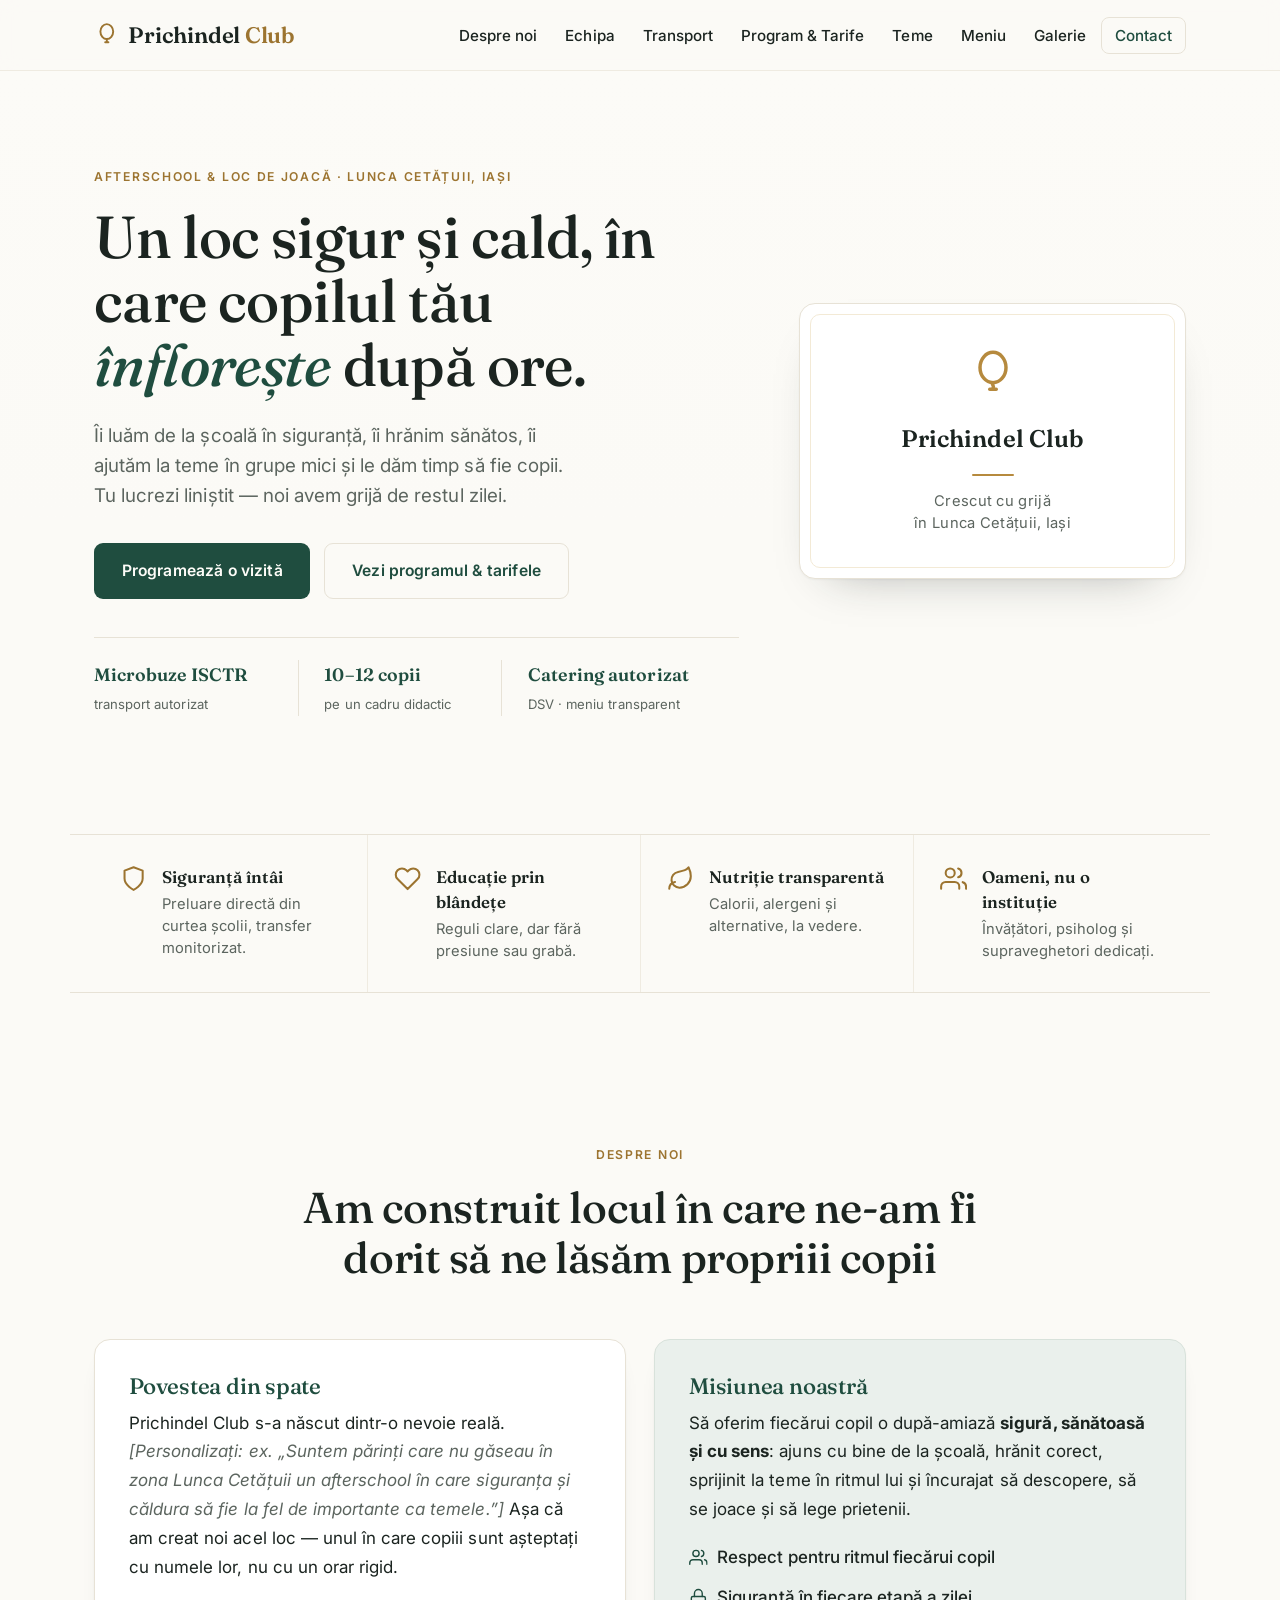
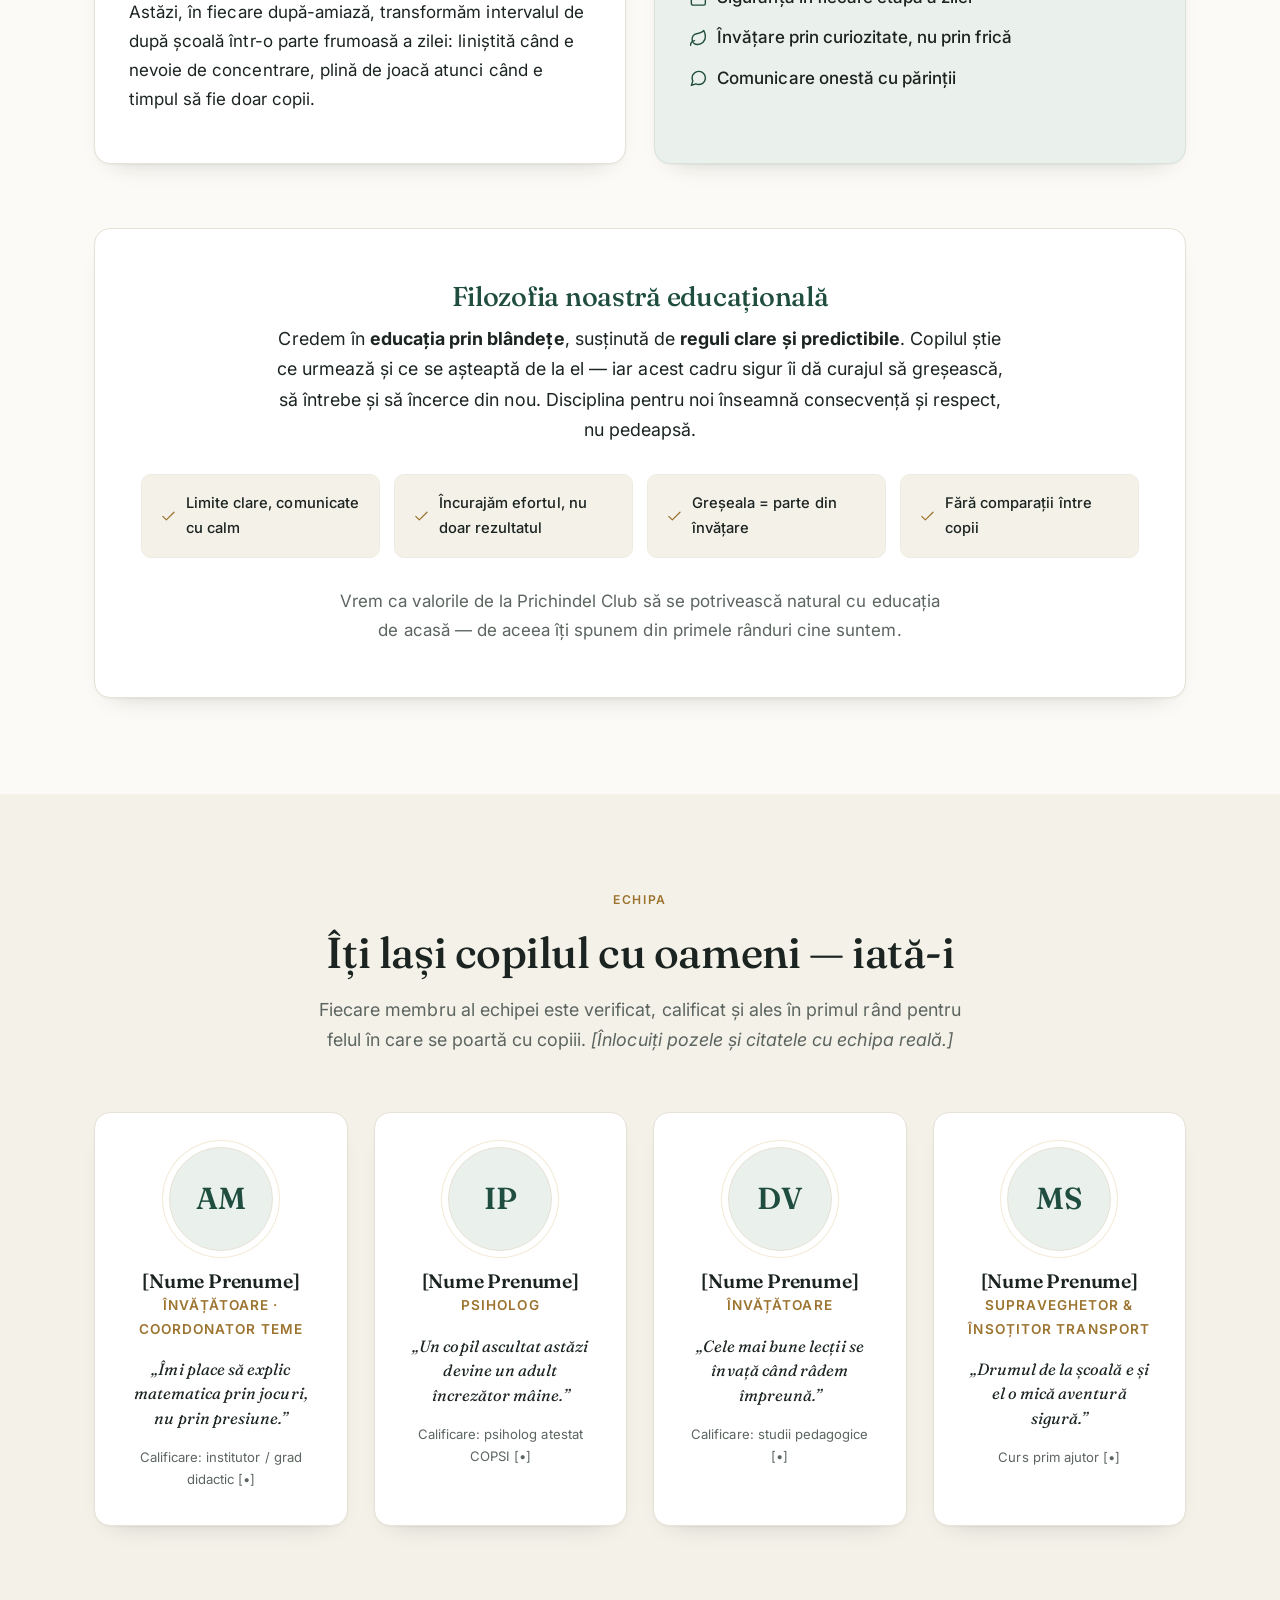
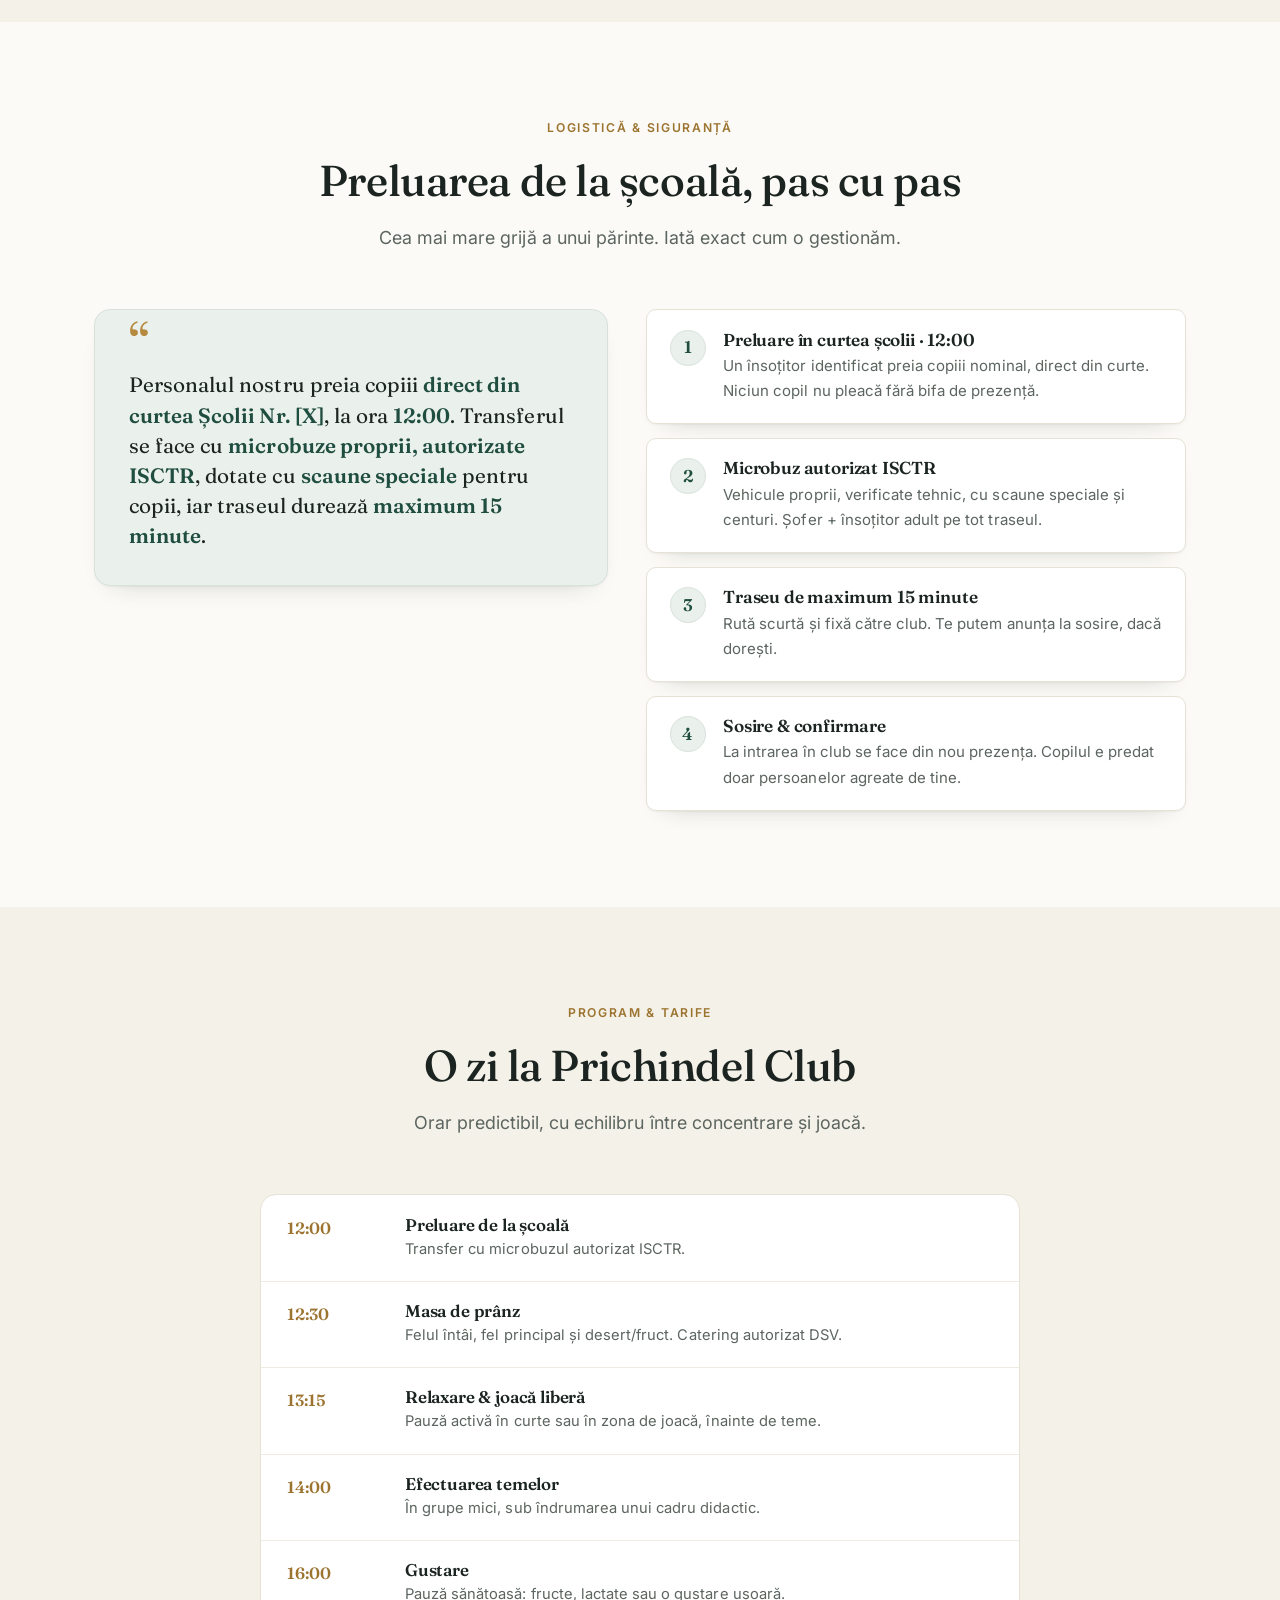
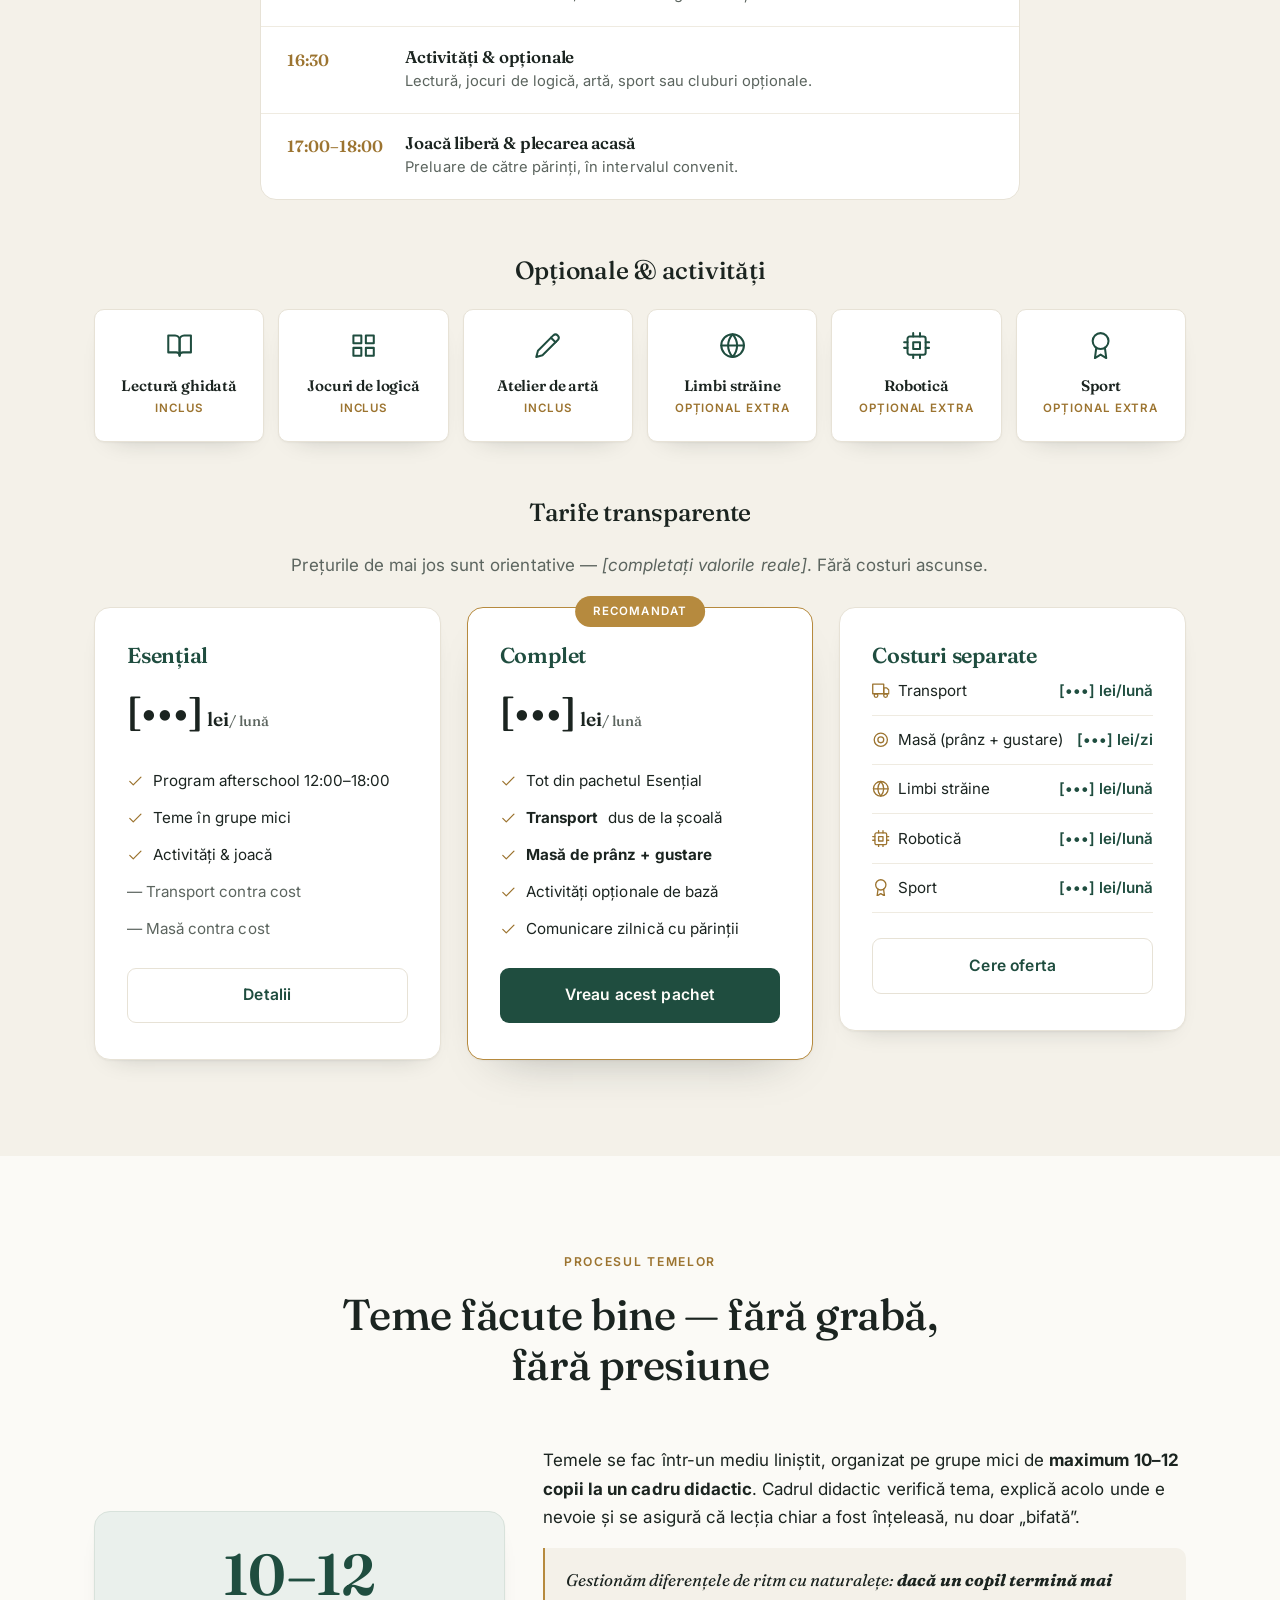
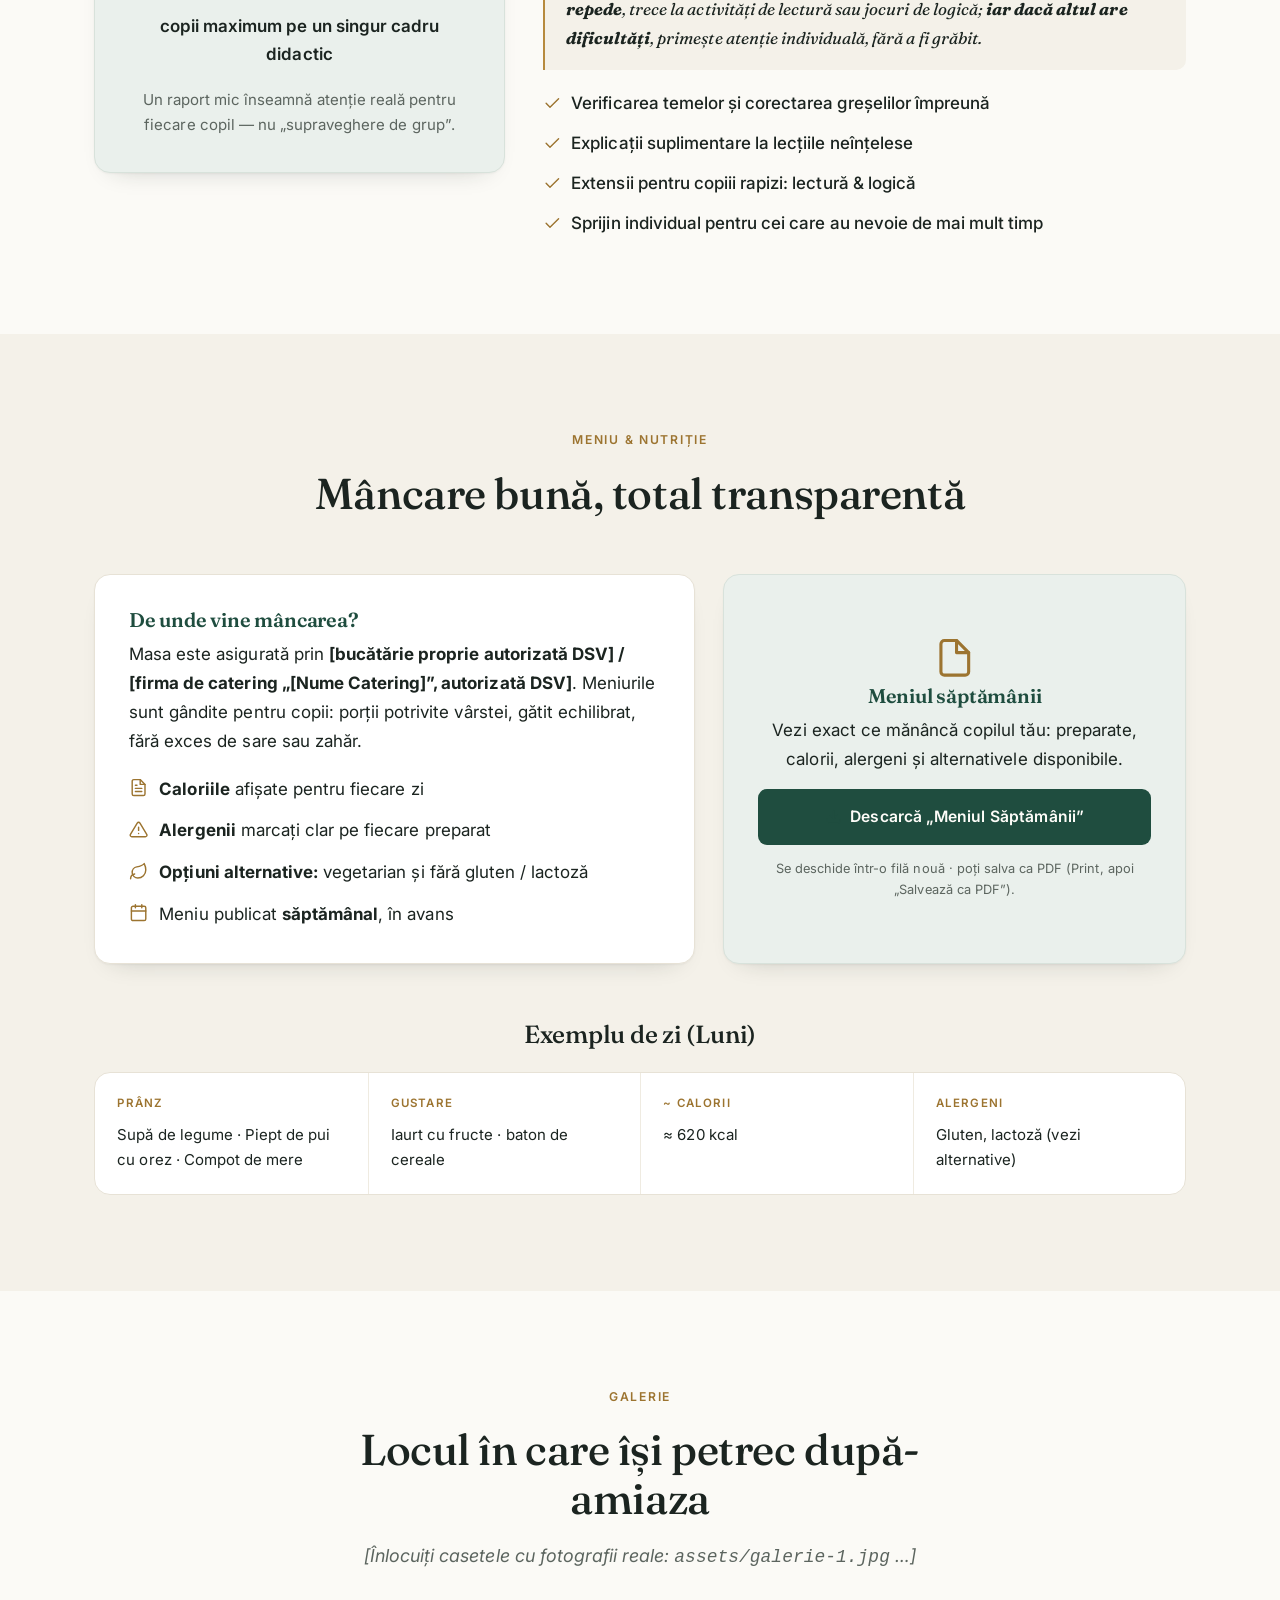
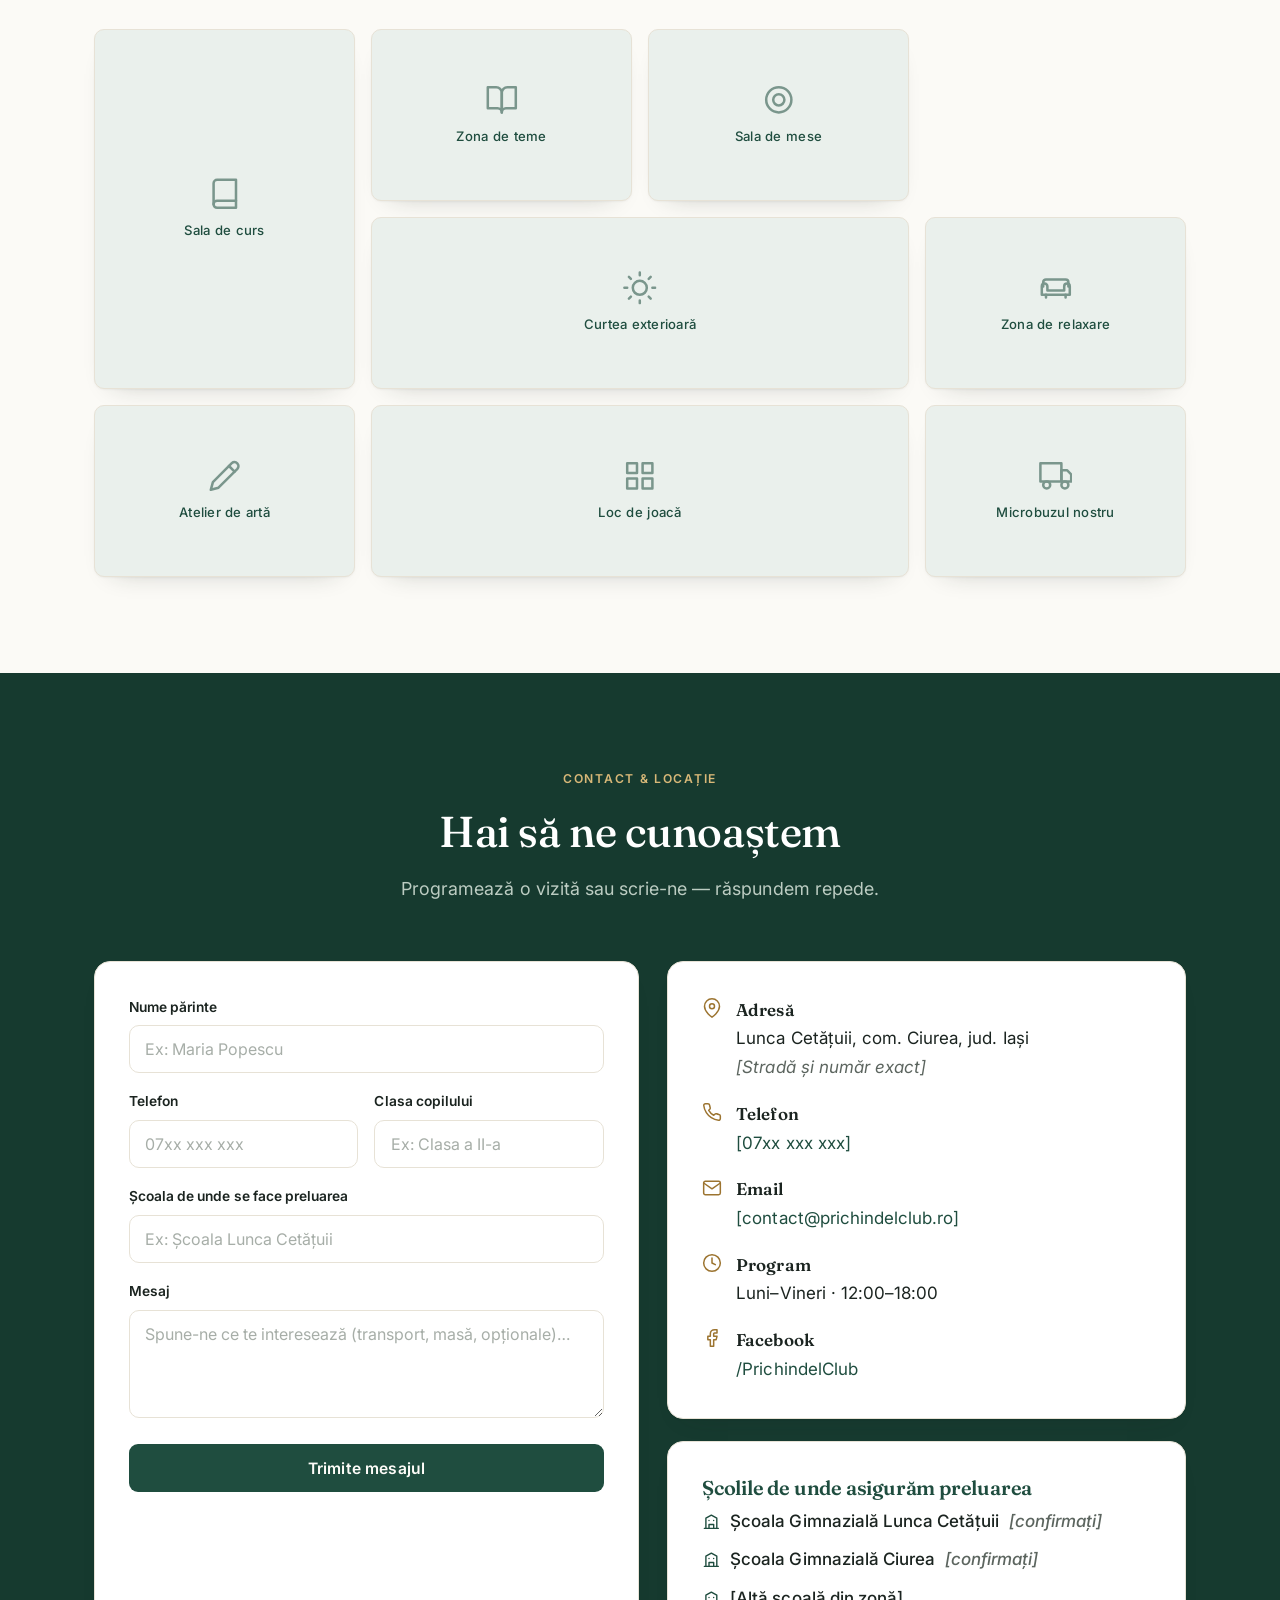
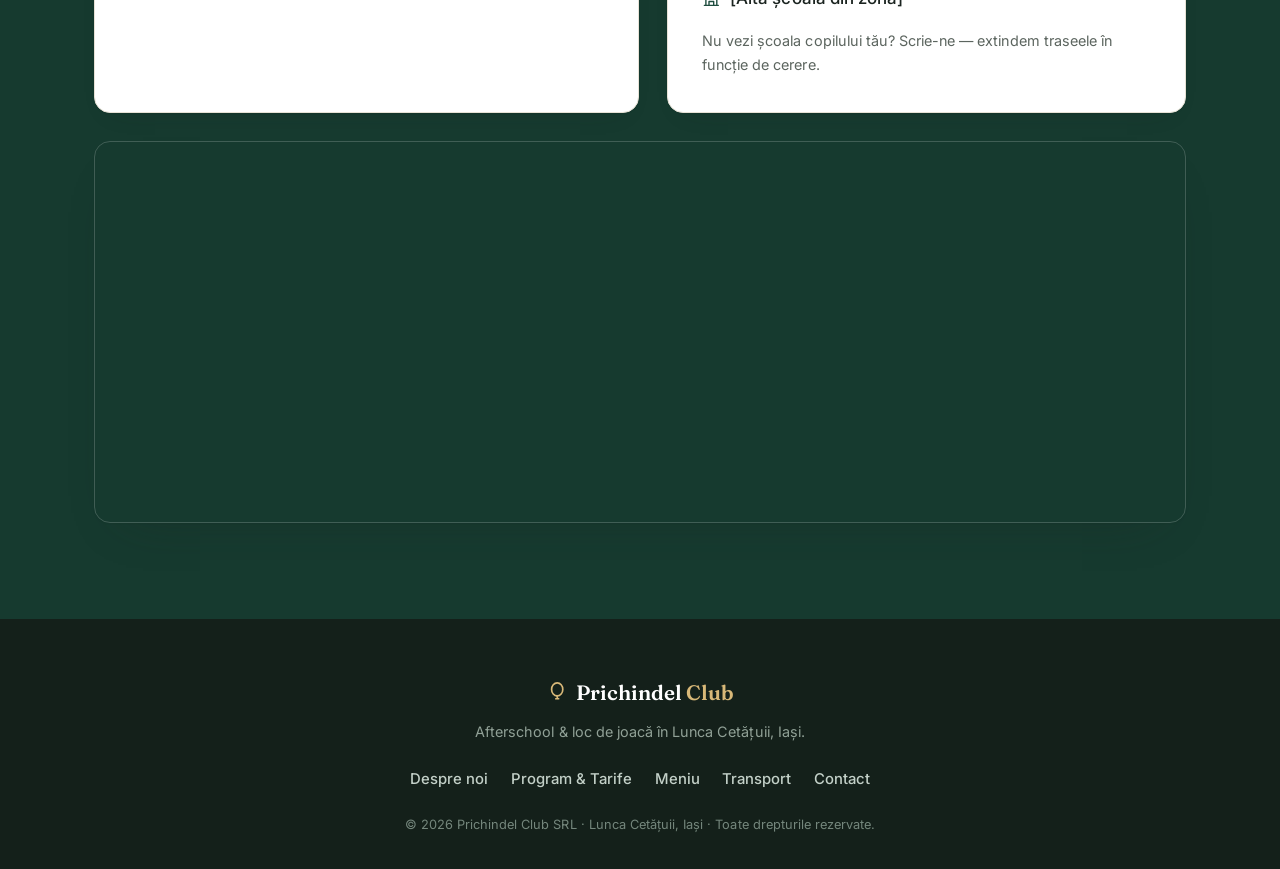
==== commit 6d649979: "Redesign premium: paletă smarald + auriu, tipografie serif, layout responsive simplificat Co-Authore" ====
--- a/index.html
+++ b/index.html
@@ -5,7 +5,7 @@
   <meta name="viewport" content="width=device-width, initial-scale=1.0" />
   <title>Prichindel Club — Afterschool sigur și cald în Lunca Cetățuii, Iași</title>
   <meta name="description" content="Prichindel Club este un afterschool din Lunca Cetățuii (Iași): preluare sigură de la școală, teme cu maximum 10–12 copii pe cadru didactic, masă caldă din catering autorizat și activități care cresc copii fericiți." />
-  <meta name="theme-color" content="#2f8f83" />
+  <meta name="theme-color" content="#1f4d3f" />
 
   <!-- Open Graph -->
   <meta property="og:title" content="Prichindel Club — Afterschool în Iași" />
@@ -14,7 +14,7 @@
 
   <link rel="preconnect" href="https://fonts.googleapis.com" />
   <link rel="preconnect" href="https://fonts.gstatic.com" crossorigin />
-  <link href="https://fonts.googleapis.com/css2?family=Baloo+2:wght@500;600;700;800&family=Nunito:wght@400;500;600;700;800&display=swap" rel="stylesheet" />
+  <link href="https://fonts.googleapis.com/css2?family=Fraunces:opsz,wght@9..144,400;9..144,500;9..144,600;9..144,700&family=Inter:wght@400;500;600;700&display=swap" rel="stylesheet" />
   <link rel="stylesheet" href="css/styles.css" />
   <link rel="icon" href="assets/favicon.svg" type="image/svg+xml" />
 </head>
@@ -86,8 +86,6 @@
 
   <!-- ===================== HERO ===================== -->
   <section class="hero">
-    <div class="hero-blob hero-blob-1" aria-hidden="true"></div>
-    <div class="hero-blob hero-blob-2" aria-hidden="true"></div>
     <div class="container hero-inner">
       <div class="hero-copy">
         <p class="eyebrow">Afterschool &amp; loc de joacă · Lunca Cetățuii, Iași</p>
@@ -106,17 +104,12 @@
           <li><strong>Catering autorizat</strong><span>DSV · meniu transparent</span></li>
         </ul>
       </div>
-      <div class="hero-art" aria-hidden="true">
-        <div class="hero-card hero-card-1"><svg><use href="#i-truck"/></svg><span>Preluare 12:00</span></div>
-        <div class="hero-card hero-card-2"><svg><use href="#i-book"/></svg><span>Teme fără presiune</span></div>
-        <div class="hero-card hero-card-3"><svg><use href="#i-plate"/></svg><span>Masă caldă</span></div>
-        <div class="hero-illustration">
-          <svg><use href="#i-smile"/></svg><svg><use href="#i-brush"/></svg><svg><use href="#i-grid"/></svg>
-        </div>
-      </div>
-    </div>
-    <div class="hero-wave" aria-hidden="true">
-      <svg viewBox="0 0 1440 90" preserveAspectRatio="none"><path d="M0,40 C320,90 520,10 720,40 C920,70 1120,20 1440,50 L1440,90 L0,90 Z"></path></svg>
+      <aside class="hero-seal" aria-hidden="true">
+        <svg class="seal-mark"><use href="#i-balloon"/></svg>
+        <p class="seal-name">Prichindel Club</p>
+        <span class="seal-rule"></span>
+        <p class="seal-tag">Crescut cu grijă<br />în Lunca Cetățuii, Iași</p>
+      </aside>
     </div>
   </section>
 
--- a/css/styles.css
+++ b/css/styles.css
@@ -1,394 +1,402 @@
 /* =========================================================
-   Prichindel Club — stylesheet
-   Palette: warm teal + sunny accents, friendly & trustworthy
+   Prichindel Club — premium stylesheet
+   Palette: deep emerald + brass gold on warm ivory
+   Type: Fraunces (serif display) + Inter (sans body)
    ========================================================= */
 
 :root{
-  --teal:#2f8f83;
-  --teal-dark:#236b62;
-  --teal-light:#e7f4f1;
-  --coral:#ff7a59;
-  --coral-dark:#f1623f;
-  --sun:#ffc24b;
-  --ink:#243231;
-  --muted:#5d6b69;
-  --bg:#fffdf9;
-  --bg-tint:#f4f8f6;
+  --green:#1f4d3f;
+  --green-dark:#163a2f;
+  --green-soft:#eaf0ec;
+  --gold:#b68a3e;
+  --gold-dark:#9c7430;
+  --gold-soft:#f3ead6;
+  --ink:#1b2420;
+  --muted:#5c655f;
+  --bg:#fbfaf6;
+  --bg-tint:#f4f1e9;
   --card:#ffffff;
-  --line:#e7ece9;
-  --shadow:0 18px 40px -22px rgba(35,107,98,.45);
-  --shadow-sm:0 8px 22px -14px rgba(35,107,98,.4);
-  --radius:22px;
-  --radius-sm:14px;
+  --line:#e7e2d6;
+  --line-soft:#efebe1;
+  --shadow:0 1px 2px rgba(27,36,32,.04),0 22px 48px -32px rgba(27,36,32,.4);
+  --shadow-sm:0 1px 2px rgba(27,36,32,.04),0 12px 26px -20px rgba(27,36,32,.32);
+  --radius:16px;
+  --radius-sm:10px;
   --maxw:1140px;
-  --font-head:'Baloo 2',system-ui,sans-serif;
-  --font-body:'Nunito',system-ui,sans-serif;
+  --font-head:'Fraunces',Georgia,'Times New Roman',serif;
+  --font-body:'Inter',system-ui,-apple-system,sans-serif;
 }
 
 *{box-sizing:border-box;}
-html{scroll-behavior:smooth;scroll-padding-top:86px;}
+html{scroll-behavior:smooth;scroll-padding-top:84px;}
 body{
   margin:0;font-family:var(--font-body);color:var(--ink);
-  background:var(--bg);line-height:1.65;font-size:17px;
+  background:var(--bg);line-height:1.7;font-size:17px;letter-spacing:.002em;
   -webkit-font-smoothing:antialiased;overflow-x:hidden;
 }
-h1,h2,h3,h4{font-family:var(--font-head);line-height:1.15;margin:0 0 .4em;color:var(--ink);font-weight:700;}
+h1,h2,h3,h4{font-family:var(--font-head);line-height:1.15;margin:0 0 .4em;color:var(--ink);
+  font-weight:500;letter-spacing:-.01em;}
 p{margin:0 0 1rem;}
-a{color:var(--teal-dark);text-decoration:none;}
-a:hover{text-decoration:underline;}
+a{color:var(--green);text-decoration:none;}
+a:hover{color:var(--gold-dark);}
 img{max-width:100%;display:block;}
 em{color:var(--muted);font-style:italic;}
-.container{width:100%;max-width:var(--maxw);margin:0 auto;padding:0 22px;}
+.container{width:100%;max-width:var(--maxw);margin:0 auto;padding:0 24px;}
 
 /* ---------- buttons ---------- */
 .btn{
-  display:inline-flex;align-items:center;justify-content:center;gap:.4em;
-  font-family:var(--font-head);font-weight:600;font-size:1rem;
-  padding:.85em 1.6em;border-radius:999px;border:2px solid transparent;
-  cursor:pointer;transition:transform .15s ease,box-shadow .2s ease,background .2s ease;
+  display:inline-flex;align-items:center;justify-content:center;gap:.5em;
+  font-family:var(--font-body);font-weight:600;font-size:.98rem;letter-spacing:.01em;
+  padding:.85em 1.7em;border-radius:9px;border:1px solid transparent;
+  cursor:pointer;transition:background .2s ease,color .2s ease,border-color .2s ease,transform .15s ease;
   text-decoration:none;white-space:nowrap;
 }
-.btn:hover{text-decoration:none;transform:translateY(-2px);}
-.btn-primary{background:var(--coral);color:#fff;box-shadow:0 10px 24px -10px var(--coral-dark);}
-.btn-primary:hover{background:var(--coral-dark);}
-.btn-ghost{background:transparent;color:var(--teal-dark);border-color:var(--teal);}
-.btn-ghost:hover{background:var(--teal-light);}
+.btn:hover{text-decoration:none;transform:translateY(-1px);}
+.btn-primary{background:var(--green);color:#fdfcf8;}
+.btn-primary:hover{background:var(--green-dark);color:#fff;}
+.btn-ghost{background:transparent;color:var(--green);border-color:var(--line);}
+.btn-ghost:hover{background:#fff;border-color:var(--green);color:var(--green);}
 .btn-block{display:flex;width:100%;}
 
 /* ---------- header ---------- */
 .site-header{
-  position:sticky;top:0;z-index:50;background:rgba(255,253,249,.9);
-  backdrop-filter:blur(10px);border-bottom:1px solid var(--line);
-}
-.nav-inner{display:flex;align-items:center;justify-content:space-between;height:72px;}
-.brand{display:flex;align-items:center;gap:.5rem;font-family:var(--font-head);
-  font-weight:800;font-size:1.4rem;color:var(--ink);}
-.brand:hover{text-decoration:none;}
-.brand-mark{font-size:1.6rem;}
-.brand-text span{color:var(--coral);}
+  position:sticky;top:0;z-index:50;background:rgba(251,250,246,.85);
+  backdrop-filter:blur(12px);border-bottom:1px solid var(--line-soft);
+}
+.nav-inner{display:flex;align-items:center;justify-content:space-between;height:70px;}
+.brand{display:flex;align-items:center;gap:.55rem;font-family:var(--font-head);
+  font-weight:600;font-size:1.4rem;color:var(--ink);letter-spacing:-.01em;}
+.brand:hover{color:var(--ink);}
+.brand-text span{color:var(--gold-dark);}
 .main-nav{display:flex;align-items:center;}
-.nav-list{display:flex;align-items:center;gap:.3rem;list-style:none;margin:0;padding:0;}
-.nav-list a{font-family:var(--font-head);font-weight:600;font-size:.98rem;color:var(--ink);
-  padding:.5rem .8rem;border-radius:999px;transition:background .2s,color .2s;}
-.nav-list a:hover{background:var(--teal-light);text-decoration:none;color:var(--teal-dark);}
-.nav-cta{background:var(--teal)!important;color:#fff!important;}
-.nav-cta:hover{background:var(--teal-dark)!important;}
+.nav-list{display:flex;align-items:center;gap:.15rem;list-style:none;margin:0;padding:0;}
+.nav-list a{font-family:var(--font-body);font-weight:500;font-size:.95rem;color:var(--ink);
+  padding:.5rem .8rem;border-radius:8px;transition:color .2s,background .2s;}
+.nav-list a:hover{color:var(--green);background:var(--green-soft);}
+.nav-cta{color:var(--green)!important;border:1px solid var(--line);}
+.nav-cta:hover{background:var(--green)!important;color:#fff!important;border-color:var(--green);}
 .nav-toggle{display:none;flex-direction:column;gap:5px;background:none;border:none;cursor:pointer;padding:8px;}
-.nav-toggle span{width:24px;height:3px;background:var(--ink);border-radius:2px;transition:.25s;}
-.nav-toggle[aria-expanded="true"] span:nth-child(1){transform:translateY(8px) rotate(45deg);}
+.nav-toggle span{width:24px;height:2px;background:var(--ink);border-radius:2px;transition:.25s;}
+.nav-toggle[aria-expanded="true"] span:nth-child(1){transform:translateY(7px) rotate(45deg);}
 .nav-toggle[aria-expanded="true"] span:nth-child(2){opacity:0;}
-.nav-toggle[aria-expanded="true"] span:nth-child(3){transform:translateY(-8px) rotate(-45deg);}
+.nav-toggle[aria-expanded="true"] span:nth-child(3){transform:translateY(-7px) rotate(-45deg);}
 
 /* ---------- hero ---------- */
-.hero{position:relative;padding:74px 0 90px;background:
-  radial-gradient(900px 500px at 85% -10%,#fff3e3 0%,transparent 60%),
-  radial-gradient(800px 500px at 0% 30%,var(--teal-light) 0%,transparent 55%),var(--bg);
-  overflow:hidden;}
-.hero-blob{position:absolute;border-radius:50%;filter:blur(8px);opacity:.5;z-index:0;}
-.hero-blob-1{width:280px;height:280px;background:#ffe3cf;top:-60px;right:8%;}
-.hero-blob-2{width:200px;height:200px;background:#cfeee8;bottom:30px;left:-40px;}
-.hero-inner{position:relative;z-index:2;display:grid;grid-template-columns:1.1fr .9fr;gap:50px;align-items:center;}
-.eyebrow{font-family:var(--font-head);font-weight:700;color:var(--teal-dark);
-  text-transform:uppercase;letter-spacing:.06em;font-size:.82rem;margin:0 0 .7rem;}
-.hero h1{font-size:clamp(2.1rem,4.6vw,3.5rem);font-weight:800;margin-bottom:.5em;}
-.hero h1 .hl{color:var(--coral);position:relative;}
-.lead{font-size:1.18rem;color:var(--muted);max-width:34ch;}
-.hero-actions{display:flex;gap:14px;flex-wrap:wrap;margin:1.6rem 0 1.8rem;}
-.hero-badges{list-style:none;display:flex;gap:14px;padding:0;margin:0;flex-wrap:wrap;}
-.hero-badges li{background:var(--card);border:1px solid var(--line);border-radius:var(--radius-sm);
-  padding:.7rem 1rem;box-shadow:var(--shadow-sm);display:flex;flex-direction:column;}
-.hero-badges strong{font-family:var(--font-head);color:var(--teal-dark);font-size:1.05rem;}
-.hero-badges span{font-size:.82rem;color:var(--muted);}
-
-.hero-art{position:relative;height:380px;display:flex;align-items:center;justify-content:center;}
-.hero-illustration{font-size:clamp(4rem,11vw,8rem);filter:drop-shadow(0 16px 24px rgba(0,0,0,.12));
-  background:#fff;border-radius:40px;padding:34px 30px;box-shadow:var(--shadow);}
-.hero-card{position:absolute;background:#fff;border-radius:16px;padding:.7rem 1rem;display:flex;
-  flex-direction:column;align-items:center;font-size:1.6rem;box-shadow:var(--shadow);
-  font-family:var(--font-head);animation:float 5s ease-in-out infinite;}
-.hero-card span{font-size:.72rem;color:var(--muted);font-weight:600;margin-top:.2rem;}
-.hero-card-1{top:6%;left:0;animation-delay:0s;}
-.hero-card-2{top:40%;right:-6%;animation-delay:1.2s;}
-.hero-card-3{bottom:6%;left:14%;animation-delay:2.4s;}
-@keyframes float{0%,100%{transform:translateY(0);}50%{transform:translateY(-12px);}}
-
-.hero-wave{position:absolute;bottom:-1px;left:0;width:100%;line-height:0;z-index:1;}
-.hero-wave svg{width:100%;height:80px;}
-.hero-wave path{fill:var(--bg-tint);}
+.hero{position:relative;padding:96px 0 104px;
+  background:linear-gradient(180deg,#fcfbf7 0%,var(--bg) 60%);overflow:hidden;}
+.hero-inner{display:grid;grid-template-columns:1.25fr .75fr;gap:60px;align-items:center;}
+.eyebrow{font-family:var(--font-body);font-weight:600;color:var(--gold-dark);
+  text-transform:uppercase;letter-spacing:.14em;font-size:.76rem;margin:0 0 1.1rem;}
+.hero h1{font-size:clamp(2.3rem,4.8vw,3.7rem);font-weight:500;margin-bottom:.4em;line-height:1.08;}
+.hero h1 .hl{font-style:italic;color:var(--green);position:relative;white-space:nowrap;}
+.hero h1 .hl::after{content:"";position:absolute;left:0;right:0;bottom:.06em;height:.5em;
+  background:var(--gold-soft);z-index:-1;border-radius:2px;}
+.lead{font-size:1.18rem;color:var(--muted);max-width:40ch;line-height:1.6;}
+.hero-actions{display:flex;gap:14px;flex-wrap:wrap;margin:2rem 0 2.4rem;}
+.hero-badges{list-style:none;display:grid;grid-template-columns:repeat(3,auto);gap:0;padding:1.4rem 0 0;margin:0;
+  border-top:1px solid var(--line);}
+.hero-badges li{display:flex;flex-direction:column;padding-right:1.6rem;}
+.hero-badges li+li{padding-left:1.6rem;border-left:1px solid var(--line);}
+.hero-badges strong{font-family:var(--font-head);color:var(--green);font-size:1.12rem;font-weight:600;}
+.hero-badges span{font-size:.82rem;color:var(--muted);margin-top:.15rem;}
+
+/* hero seal */
+.hero-seal{background:var(--card);border:1px solid var(--line);border-radius:var(--radius);
+  padding:44px 30px;text-align:center;box-shadow:var(--shadow);position:relative;}
+.hero-seal::before{content:"";position:absolute;inset:10px;border:1px solid var(--gold-soft);
+  border-radius:calc(var(--radius) - 6px);pointer-events:none;}
+.seal-mark{width:52px;height:52px;color:var(--gold);margin:0 auto .6rem;
+  fill:none;stroke:currentColor;stroke-width:1.6;stroke-linecap:round;stroke-linejoin:round;}
+.seal-name{font-family:var(--font-head);font-weight:600;font-size:1.5rem;color:var(--ink);margin:0;}
+.seal-rule{display:block;width:42px;height:2px;background:var(--gold);margin:.9rem auto;border-radius:2px;}
+.seal-tag{font-size:.92rem;color:var(--muted);margin:0;line-height:1.5;letter-spacing:.02em;}
 
 /* ---------- trust strip ---------- */
-.trust{background:var(--bg-tint);padding:40px 0 50px;}
-.trust-grid{display:grid;grid-template-columns:repeat(4,1fr);gap:22px;}
-.trust-item{display:flex;gap:.8rem;align-items:flex-start;}
-.trust-ico{font-size:1.8rem;flex-shrink:0;}
-.trust-item p{margin:0;font-size:.95rem;color:var(--muted);}
-.trust-item strong{display:block;font-family:var(--font-head);color:var(--ink);font-size:1.02rem;margin-bottom:.15rem;}
+.trust{background:var(--bg);padding:14px 0 56px;}
+.trust-grid{display:grid;grid-template-columns:repeat(4,1fr);gap:0;
+  border-top:1px solid var(--line);border-bottom:1px solid var(--line);}
+.trust-item{display:flex;gap:.9rem;align-items:flex-start;padding:30px 26px;}
+.trust-item+.trust-item{border-left:1px solid var(--line-soft);}
+.trust-ico{flex:none;}
+.trust-item p{margin:0;font-size:.92rem;color:var(--muted);line-height:1.5;}
+.trust-item strong{display:block;font-family:var(--font-head);color:var(--ink);font-size:1.05rem;
+  font-weight:600;margin-bottom:.2rem;}
 
 /* ---------- generic sections ---------- */
-.section{padding:84px 0;}
+.section{padding:96px 0;}
 .section-tint{background:var(--bg-tint);}
-.section-head{max-width:720px;margin:0 auto 48px;text-align:center;}
-.section-head h2{font-size:clamp(1.8rem,3.6vw,2.7rem);font-weight:800;}
-.section-sub{color:var(--muted);font-size:1.1rem;}
-.block-title{font-size:1.5rem;font-weight:700;margin:48px 0 20px;text-align:center;}
+.section-head{max-width:680px;margin:0 auto 56px;text-align:center;}
+.section-head h2{font-size:clamp(1.9rem,3.6vw,2.7rem);font-weight:500;}
+.section-sub{color:var(--muted);font-size:1.12rem;}
+.block-title{font-size:1.55rem;font-weight:500;margin:56px 0 24px;text-align:center;}
 
 .card{background:var(--card);border:1px solid var(--line);border-radius:var(--radius);
-  padding:30px;box-shadow:var(--shadow-sm);}
-.card-accent{background:linear-gradient(160deg,#fff,var(--teal-light));border-color:#cfe7e1;}
+  padding:34px;box-shadow:var(--shadow-sm);}
+.card-accent{background:var(--green-soft);border-color:#d8e2db;}
 
 /* ---------- about ---------- */
-.about-grid{display:grid;grid-template-columns:1fr 1fr;gap:26px;}
-.about-grid h3{color:var(--teal-dark);font-size:1.35rem;}
-.values-list{list-style:none;padding:0;margin:1rem 0 0;display:grid;gap:.5rem;}
-.values-list li{font-weight:600;}
-.philosophy{margin-top:54px;background:var(--card);border:1px solid var(--line);
-  border-radius:var(--radius);padding:40px;box-shadow:var(--shadow-sm);text-align:center;}
-.philosophy-title{font-size:1.6rem;color:var(--teal-dark);}
-.philosophy-lead{max-width:760px;margin:0 auto 1.5rem;font-size:1.1rem;}
-.phil-cols{display:grid;grid-template-columns:repeat(4,1fr);gap:16px;margin:1.5rem 0;}
-.phil-cols div{background:var(--bg-tint);border-radius:var(--radius-sm);padding:1rem;font-weight:600;font-size:.95rem;}
-.phil-cols span{color:var(--coral);font-weight:800;margin-right:.3rem;}
-.philosophy-note{max-width:620px;margin:0 auto;color:var(--muted);}
+.about-grid{display:grid;grid-template-columns:1fr 1fr;gap:28px;}
+.about-grid h3{color:var(--green);font-size:1.4rem;}
+.values-list{list-style:none;padding:0;margin:1.2rem 0 0;display:grid;gap:.7rem;}
+.values-list li{font-weight:500;color:var(--ink);}
+.philosophy{margin-top:64px;background:var(--card);border:1px solid var(--line);
+  border-radius:var(--radius);padding:52px 46px;box-shadow:var(--shadow-sm);text-align:center;}
+.philosophy-title{font-size:1.7rem;color:var(--green);}
+.philosophy-lead{max-width:740px;margin:0 auto 1.8rem;font-size:1.12rem;color:var(--ink);}
+.phil-cols{display:grid;grid-template-columns:repeat(4,1fr);gap:14px;margin:1.8rem 0;text-align:left;}
+.phil-cols div{background:var(--bg-tint);border:1px solid var(--line-soft);border-radius:var(--radius-sm);
+  padding:1rem 1.1rem;font-weight:500;font-size:.92rem;}
+.philosophy-note{max-width:600px;margin:0 auto;color:var(--muted);}
 
 /* ---------- team ---------- */
-.team-grid{display:grid;grid-template-columns:repeat(4,1fr);gap:24px;}
+.team-grid{display:grid;grid-template-columns:repeat(4,1fr);gap:26px;}
 .team-card{text-align:center;}
-.team-photo{width:110px;height:110px;border-radius:50%;margin:0 auto 1rem;
-  background:linear-gradient(135deg,var(--teal),var(--sun));position:relative;
-  display:flex;align-items:center;justify-content:center;box-shadow:var(--shadow-sm);}
-.team-photo::after{content:attr(data-initials);font-family:var(--font-head);font-weight:800;
-  color:#fff;font-size:2rem;}
-.team-card h3{font-size:1.2rem;margin-bottom:.1em;}
-.team-role{color:var(--teal-dark);font-weight:700;font-size:.92rem;margin:0 0 .8rem;}
-.team-quote{font-style:italic;color:var(--ink);background:var(--bg-tint);border-radius:var(--radius-sm);
-  padding:.8rem;font-size:.95rem;margin:0 0 .8rem;}
+.team-photo{width:104px;height:104px;border-radius:50%;margin:0 auto 1.2rem;
+  background:var(--green-soft);border:1px solid var(--line);position:relative;
+  display:flex;align-items:center;justify-content:center;
+  box-shadow:0 0 0 6px #fff,0 0 0 7px var(--gold-soft);}
+.team-photo::after{content:attr(data-initials);font-family:var(--font-head);font-weight:600;
+  color:var(--green);font-size:1.9rem;}
+.team-card h3{font-size:1.22rem;margin-bottom:.1em;font-weight:600;}
+.team-role{color:var(--gold-dark);font-weight:600;font-size:.85rem;text-transform:uppercase;
+  letter-spacing:.08em;margin:0 0 1rem;}
+.team-quote{font-family:var(--font-head);font-style:italic;color:var(--ink);font-size:1.02rem;
+  line-height:1.5;margin:0 0 1rem;}
 .team-cred{font-size:.82rem;color:var(--muted);margin:0;}
 
 /* ---------- transport ---------- */
-.transport-layout{display:grid;grid-template-columns:1fr 1.1fr;gap:34px;align-items:start;}
+.transport-layout{display:grid;grid-template-columns:1fr 1.05fr;gap:38px;align-items:start;}
 .transport-highlight{position:relative;}
-.transport-highlight p{font-size:1.18rem;margin:0;}
-.big-quote-mark{font-family:var(--font-head);font-size:4rem;color:var(--coral);
-  line-height:0;display:block;height:24px;}
-.steps{list-style:none;counter-reset:s;padding:0;margin:0;display:grid;gap:18px;}
-.steps li{display:flex;gap:1rem;align-items:flex-start;background:var(--card);
-  border:1px solid var(--line);border-radius:var(--radius-sm);padding:1.1rem 1.3rem;box-shadow:var(--shadow-sm);}
-.step-num{flex-shrink:0;width:38px;height:38px;border-radius:50%;background:var(--teal);
-  color:#fff;font-family:var(--font-head);font-weight:800;display:flex;align-items:center;justify-content:center;}
-.steps h3{font-size:1.1rem;margin-bottom:.2em;}
-.steps p{margin:0;color:var(--muted);font-size:.95rem;}
+.transport-highlight p{font-family:var(--font-head);font-size:1.3rem;line-height:1.45;margin:0;color:var(--ink);}
+.transport-highlight strong{font-weight:600;color:var(--green);}
+.big-quote-mark{font-family:var(--font-head);font-size:3.4rem;color:var(--gold);
+  line-height:0;display:block;height:26px;}
+.steps{list-style:none;padding:0;margin:0;display:grid;gap:14px;}
+.steps li{display:flex;gap:1.1rem;align-items:flex-start;background:var(--card);
+  border:1px solid var(--line);border-radius:var(--radius-sm);padding:1.2rem 1.4rem;box-shadow:var(--shadow-sm);}
+.step-num{flex:none;width:36px;height:36px;border-radius:50%;background:var(--green-soft);
+  color:var(--green);border:1px solid #d8e2db;font-family:var(--font-head);font-weight:600;
+  display:flex;align-items:center;justify-content:center;}
+.steps h3{font-size:1.08rem;margin-bottom:.2em;font-weight:600;}
+.steps p{margin:0;color:var(--muted);font-size:.94rem;}
 
 /* ---------- schedule ---------- */
-.schedule{max-width:760px;margin:0 auto;display:grid;gap:14px;}
-.schedule-item{display:flex;gap:1.2rem;align-items:flex-start;background:var(--card);
-  border:1px solid var(--line);border-left:5px solid var(--teal);border-radius:var(--radius-sm);
-  padding:1rem 1.3rem;box-shadow:var(--shadow-sm);}
-.schedule-item .time{font-family:var(--font-head);font-weight:800;color:var(--teal-dark);
-  min-width:92px;font-size:1rem;}
-.schedule-item h3{font-size:1.08rem;margin-bottom:.15em;}
-.schedule-item p{margin:0;color:var(--muted);font-size:.93rem;}
+.schedule{max-width:760px;margin:0 auto;display:grid;gap:0;
+  border:1px solid var(--line);border-radius:var(--radius);overflow:hidden;background:var(--card);}
+.schedule-item{display:flex;gap:1.4rem;align-items:flex-start;padding:1.2rem 1.6rem;}
+.schedule-item+.schedule-item{border-top:1px solid var(--line-soft);}
+.schedule-item .time{font-family:var(--font-head);font-weight:600;color:var(--gold-dark);
+  min-width:96px;font-size:1.02rem;}
+.schedule-item h3{font-size:1.06rem;margin-bottom:.15em;font-weight:600;}
+.schedule-item p{margin:0;color:var(--muted);font-size:.92rem;}
 
 /* optionals */
-.optional-grid{display:grid;grid-template-columns:repeat(6,1fr);gap:16px;}
+.optional-grid{display:grid;grid-template-columns:repeat(6,1fr);gap:14px;}
 .opt-card{background:var(--card);border:1px solid var(--line);border-radius:var(--radius-sm);
-  padding:1.2rem .6rem;text-align:center;box-shadow:var(--shadow-sm);}
-.opt-card span{font-size:1.9rem;display:block;margin-bottom:.4rem;}
-.opt-card h4{font-size:.95rem;margin:0 0 .2em;}
-.opt-card p{margin:0;font-size:.78rem;color:var(--coral-dark);font-weight:700;text-transform:uppercase;letter-spacing:.04em;}
+  padding:1.4rem .7rem;text-align:center;box-shadow:var(--shadow-sm);}
+.opt-card h4{font-size:.95rem;margin:0 0 .3em;font-weight:600;}
+.opt-card p{margin:0;font-size:.72rem;color:var(--gold-dark);font-weight:600;
+  text-transform:uppercase;letter-spacing:.08em;}
 
 /* pricing */
 .pricing-note{text-align:center;color:var(--muted);}
-.price-grid{display:grid;grid-template-columns:repeat(3,1fr);gap:24px;margin-top:24px;align-items:start;}
+.price-grid{display:grid;grid-template-columns:repeat(3,1fr);gap:26px;margin-top:28px;align-items:start;}
 .price-card{background:var(--card);border:1px solid var(--line);border-radius:var(--radius);
-  padding:30px;box-shadow:var(--shadow-sm);position:relative;}
-.price-card h4{font-size:1.3rem;color:var(--teal-dark);}
-.price{font-family:var(--font-head);font-weight:800;font-size:1.4rem;color:var(--ink);margin:.2rem 0 1rem;}
-.price span{font-size:2.4rem;color:var(--coral);}
-.price small{font-size:.9rem;color:var(--muted);font-weight:600;}
-.price-card ul{list-style:none;padding:0;margin:0 0 1.3rem;display:grid;gap:.55rem;font-size:.95rem;}
+  padding:36px 32px;box-shadow:var(--shadow-sm);position:relative;}
+.price-card h4{font-size:1.35rem;color:var(--green);font-weight:600;}
+.price{font-family:var(--font-head);font-weight:600;font-size:1.2rem;color:var(--ink);margin:.2rem 0 1.4rem;}
+.price span{font-size:2.5rem;color:var(--ink);}
+.price small{font-size:.9rem;color:var(--muted);font-weight:500;}
+.price-card ul{list-style:none;padding:0;margin:0 0 1.6rem;display:grid;gap:.7rem;font-size:.95rem;}
 .price-card ul li.muted{color:var(--muted);}
-.price-card-featured{border:2px solid var(--coral);box-shadow:var(--shadow);transform:translateY(-6px);}
-.ribbon{position:absolute;top:-14px;right:24px;background:var(--coral);color:#fff;
-  font-family:var(--font-head);font-weight:700;font-size:.8rem;padding:.3rem .9rem;border-radius:999px;}
+.price-card-featured{border:1px solid var(--gold);box-shadow:var(--shadow);}
+.ribbon{position:absolute;top:-12px;left:50%;transform:translateX(-50%);background:var(--gold);color:#fff;
+  font-family:var(--font-body);font-weight:600;font-size:.72rem;letter-spacing:.1em;text-transform:uppercase;
+  padding:.35rem 1.1rem;border-radius:999px;}
 .addons{font-size:.95rem;}
-.addons li{display:flex;justify-content:space-between;gap:.5rem;border-bottom:1px dashed var(--line);padding-bottom:.5rem;}
-.addons li span{font-weight:700;color:var(--teal-dark);white-space:nowrap;}
+.addons li{display:flex;justify-content:space-between;gap:.6rem;align-items:center;
+  border-bottom:1px solid var(--line-soft);padding-bottom:.7rem;}
+.addons li span:last-child{font-weight:600;color:var(--green);white-space:nowrap;}
 
 /* ---------- homework ---------- */
-.homework-grid{display:grid;grid-template-columns:.8fr 1.2fr;gap:34px;align-items:center;}
+.homework-grid{display:grid;grid-template-columns:.78fr 1.22fr;gap:38px;align-items:center;}
 .hw-stat{text-align:center;}
-.hw-number{font-family:var(--font-head);font-weight:800;font-size:3.4rem;color:var(--coral);margin:0;line-height:1;}
-.hw-label{font-weight:700;margin:.3rem 0 1rem;}
-.hw-desc{color:var(--muted);font-size:.95rem;margin:0;}
-.hw-rhythm{background:var(--teal-light);border-left:4px solid var(--teal);border-radius:var(--radius-sm);padding:1rem 1.2rem;}
-.hw-points{list-style:none;padding:0;margin:1rem 0 0;display:grid;gap:.5rem;font-weight:600;}
+.hw-number{font-family:var(--font-head);font-weight:600;font-size:3.6rem;color:var(--green);margin:0;line-height:1;}
+.hw-label{font-weight:600;margin:.5rem 0 1.1rem;}
+.hw-desc{color:var(--muted);font-size:.94rem;margin:0;}
+.hw-rhythm{background:var(--bg-tint);border-left:2px solid var(--gold);border-radius:0 var(--radius-sm) var(--radius-sm) 0;
+  padding:1.1rem 1.3rem;font-family:var(--font-head);font-style:italic;font-size:1.06rem;color:var(--ink);}
+.hw-points{list-style:none;padding:0;margin:1.2rem 0 0;display:grid;gap:.7rem;font-weight:500;}
 
 /* ---------- menu ---------- */
-.menu-grid{display:grid;grid-template-columns:1.3fr 1fr;gap:26px;align-items:stretch;}
-.menu-source h3,.menu-download h3{color:var(--teal-dark);}
-.menu-features{list-style:none;padding:0;margin:1rem 0 0;display:grid;gap:.6rem;}
-.menu-download{text-align:center;display:flex;flex-direction:column;justify-content:center;}
-.dl-ico{font-size:3rem;}
-.dl-hint{font-size:.8rem;color:var(--muted);margin:.7rem 0 0;}
-.menu-preview{margin-top:48px;}
-.menu-day{display:grid;grid-template-columns:repeat(4,1fr);gap:16px;}
-.menu-day>div{background:var(--card);border:1px solid var(--line);border-radius:var(--radius-sm);
-  padding:1.1rem;box-shadow:var(--shadow-sm);}
-.menu-day .meal{font-family:var(--font-head);font-weight:700;color:var(--coral-dark);
-  text-transform:uppercase;font-size:.78rem;letter-spacing:.05em;display:block;margin-bottom:.4rem;}
-.menu-day p{margin:0;font-size:.95rem;}
+.menu-grid{display:grid;grid-template-columns:1.3fr 1fr;gap:28px;align-items:stretch;}
+.menu-source h3,.menu-download h3{color:var(--green);font-weight:600;}
+.menu-features{list-style:none;padding:0;margin:1.2rem 0 0;display:grid;gap:.8rem;}
+.menu-download{text-align:center;display:flex;flex-direction:column;justify-content:center;align-items:center;}
+.dl-hint{font-size:.8rem;color:var(--muted);margin:.8rem 0 0;}
+.menu-preview{margin-top:56px;}
+.menu-day{display:grid;grid-template-columns:repeat(4,1fr);gap:0;border:1px solid var(--line);
+  border-radius:var(--radius);overflow:hidden;background:var(--card);}
+.menu-day>div{padding:1.3rem 1.4rem;}
+.menu-day>div+div{border-left:1px solid var(--line-soft);}
+.menu-day .meal{font-family:var(--font-body);font-weight:600;color:var(--gold-dark);
+  text-transform:uppercase;font-size:.72rem;letter-spacing:.1em;display:block;margin-bottom:.5rem;}
+.menu-day p{margin:0;font-size:.94rem;}
 
 /* ---------- gallery ---------- */
-.gallery{display:grid;grid-template-columns:repeat(4,1fr);grid-auto-rows:160px;gap:16px;}
-.g-item{margin:0;border-radius:var(--radius-sm);background:linear-gradient(135deg,var(--teal-light),#fff2e2);
-  display:flex;align-items:flex-end;justify-content:center;font-size:3rem;position:relative;
-  overflow:hidden;box-shadow:var(--shadow-sm);border:1px solid var(--line);padding-bottom:34px;}
-.g-item::after{content:attr(data-label);position:absolute;bottom:0;left:0;right:0;
-  background:rgba(36,50,49,.78);color:#fff;font-family:var(--font-head);font-weight:600;
-  font-size:.82rem;padding:.4rem;text-align:center;}
+.gallery{display:grid;grid-template-columns:repeat(4,1fr);grid-auto-rows:172px;gap:16px;}
+.g-item{margin:0;border-radius:var(--radius-sm);background:var(--green-soft);
+  display:flex;flex-direction:column;align-items:center;justify-content:center;gap:.5rem;
+  position:relative;overflow:hidden;box-shadow:var(--shadow-sm);border:1px solid var(--line);}
+.g-item::after{content:attr(data-label);font-family:var(--font-body);font-weight:500;
+  font-size:.82rem;color:var(--green);letter-spacing:.02em;}
 .g-tall{grid-row:span 2;}
 .g-wide{grid-column:span 2;}
 
 /* ---------- contact (dark) ---------- */
-.section-dark{background:linear-gradient(160deg,var(--teal-dark),#1c544c);color:#eafaf6;}
-.section-head-light h2,.section-head-light .eyebrow{color:#fff;}
-.section-head-light .eyebrow{color:var(--sun);}
-.section-head-light .section-sub{color:#cdeae3;}
-.contact-layout{display:grid;grid-template-columns:1.1fr 1fr;gap:28px;}
-.contact-form .field{margin-bottom:1rem;}
-.contact-form label{font-family:var(--font-head);font-weight:600;font-size:.9rem;display:block;margin-bottom:.35rem;color:var(--ink);}
-.contact-form input,.contact-form textarea{width:100%;padding:.75rem .9rem;border:1.5px solid var(--line);
-  border-radius:var(--radius-sm);font-family:var(--font-body);font-size:1rem;background:#fff;color:var(--ink);}
-.contact-form input:focus,.contact-form textarea:focus{outline:none;border-color:var(--teal);
-  box-shadow:0 0 0 3px var(--teal-light);}
+.section-dark{background:var(--green-dark);color:#e8efe9;}
+.section-head-light h2{color:#fff;}
+.section-head-light .eyebrow{color:#d8b878;}
+.section-head-light .section-sub{color:#bcccc2;}
+.contact-layout{display:grid;grid-template-columns:1.05fr 1fr;gap:28px;}
+.contact-form .field{margin-bottom:1.1rem;}
+.contact-form label{font-family:var(--font-body);font-weight:600;font-size:.86rem;display:block;
+  margin-bottom:.4rem;color:var(--ink);}
+.contact-form input,.contact-form textarea{width:100%;padding:.8rem .95rem;border:1px solid var(--line);
+  border-radius:var(--radius-sm);font-family:var(--font-body);font-size:1rem;background:#fff;color:var(--ink);
+  transition:border-color .2s,box-shadow .2s;}
+.contact-form input::placeholder,.contact-form textarea::placeholder{color:#a7aea8;}
+.contact-form input:focus,.contact-form textarea:focus{outline:none;border-color:var(--green);
+  box-shadow:0 0 0 3px var(--green-soft);}
 .field-row{display:grid;grid-template-columns:1fr 1fr;gap:1rem;}
-.form-status{font-weight:700;text-align:center;margin:.8rem 0 0;min-height:1.2em;}
-.form-status.ok{color:var(--teal-dark);}
-.form-status.err{color:var(--coral-dark);}
-
-.contact-info{display:grid;gap:20px;align-content:start;}
-.contact-list{list-style:none;padding:0;margin:0;display:grid;gap:1rem;}
-.contact-list li{display:flex;gap:.8rem;align-items:flex-start;}
-.contact-list span{font-size:1.3rem;}
-.contact-list strong{font-family:var(--font-head);}
-.schools-title{color:var(--teal-dark);font-size:1.2rem;}
-.schools-list{list-style:none;padding:0;margin:0 0 1rem;display:grid;gap:.5rem;font-weight:600;}
+.form-status{font-weight:600;text-align:center;margin:.9rem 0 0;min-height:1.2em;}
+.form-status.ok{color:var(--green);}
+.form-status.err{color:#b3492f;}
+
+.contact-info{display:grid;gap:22px;align-content:start;}
+.contact-list{list-style:none;padding:0;margin:0;display:grid;gap:1.1rem;}
+.contact-list li{display:flex;gap:.9rem;align-items:flex-start;}
+.contact-list strong{font-family:var(--font-head);font-weight:600;}
+.schools-title{color:var(--green);font-size:1.25rem;font-weight:600;}
+.schools-list{list-style:none;padding:0;margin:0 0 1rem;display:grid;gap:.6rem;font-weight:500;}
 .schools-note{font-size:.9rem;color:var(--muted);margin:0;}
 .contact-info .card{color:var(--ink);}
 
 .map-wrap{margin-top:28px;border-radius:var(--radius);overflow:hidden;box-shadow:var(--shadow);
-  border:4px solid #fff;}
-.map-wrap iframe{width:100%;height:360px;border:0;display:block;}
+  border:1px solid rgba(255,255,255,.18);}
+.map-wrap iframe{width:100%;height:380px;border:0;display:block;filter:grayscale(.18);}
 
 /* ---------- footer ---------- */
-.site-footer{background:#1a2c2a;color:#cfded9;padding:48px 0 30px;}
-.footer-inner{display:grid;gap:20px;text-align:center;justify-items:center;}
-.footer-brand .brand-text{font-family:var(--font-head);font-weight:800;font-size:1.3rem;color:#fff;}
-.footer-brand .brand-text span{color:var(--coral);}
-.footer-brand p{margin:.4rem 0 0;font-size:.92rem;color:#9fb6b0;}
-.footer-nav{display:flex;gap:1.2rem;flex-wrap:wrap;justify-content:center;}
-.footer-nav a{color:#cfded9;font-weight:600;font-size:.95rem;}
+.site-footer{background:#14201a;color:#c3d0c8;padding:56px 0 34px;}
+.footer-inner{display:grid;gap:22px;text-align:center;justify-items:center;}
+.footer-brand .brand-text{font-family:var(--font-head);font-weight:600;font-size:1.3rem;color:#fff;}
+.footer-brand .brand-text span{color:#d8b878;}
+.footer-brand p{margin:.5rem 0 0;font-size:.9rem;color:#90a096;}
+.footer-nav{display:flex;gap:1.4rem;flex-wrap:wrap;justify-content:center;}
+.footer-nav a{color:#c3d0c8;font-weight:500;font-size:.93rem;}
 .footer-nav a:hover{color:#fff;}
-.footer-legal{font-size:.82rem;color:#7f968f;margin:0;}
+.footer-legal{font-size:.8rem;color:#74867c;margin:0;}
 
 /* ---------- to top ---------- */
-.to-top{position:fixed;bottom:24px;right:24px;width:48px;height:48px;border-radius:50%;
-  background:var(--coral);color:#fff;display:flex;align-items:center;justify-content:center;
-  font-size:1.4rem;box-shadow:var(--shadow);z-index:40;opacity:0;pointer-events:none;
+.to-top{position:fixed;bottom:26px;right:26px;width:46px;height:46px;border-radius:50%;
+  background:var(--green);color:#fff;display:flex;align-items:center;justify-content:center;
+  box-shadow:var(--shadow);z-index:40;opacity:0;pointer-events:none;
   transform:translateY(10px);transition:.3s;text-decoration:none;}
 .to-top.show{opacity:1;pointer-events:auto;transform:translateY(0);}
-.to-top:hover{background:var(--coral-dark);text-decoration:none;}
+.to-top:hover{background:var(--green-dark);}
 
 /* ---------- reveal animation ---------- */
-.section,.trust{opacity:1;}
-.reveal{opacity:0;transform:translateY(24px);transition:opacity .6s ease,transform .6s ease;}
+.reveal{opacity:0;transform:translateY(18px);transition:opacity .7s ease,transform .7s ease;}
 .reveal.in{opacity:1;transform:none;}
+
+/* =========================================================
+   Icons (inline SVG, classic line style)
+   ========================================================= */
+.brand-mark,.trust-ico,.dl-ico,.ic,
+.opt-card svg,.g-item svg,
+.values-list svg,.phil-cols svg,.menu-features svg,.schools-list svg,
+.addons svg,.hw-points svg,.price-card ul svg,.contact-list svg,
+.footer-logo svg,.to-top svg{
+  fill:none;stroke:currentColor;stroke-width:1.8;stroke-linecap:round;stroke-linejoin:round;
+}
+.ic{width:1.1em;height:1.1em;flex:none;vertical-align:-.18em;color:var(--green);}
+.ic-ok{color:var(--gold-dark);}
+
+.brand-mark{width:1.6rem;height:1.6rem;color:var(--gold-dark);}
+.trust-ico{width:1.7rem;height:1.7rem;color:var(--gold-dark);flex:none;}
+
+.opt-card svg{width:1.7rem;height:1.7rem;color:var(--green);margin-bottom:.55rem;}
+.g-item svg{width:2.1rem;height:2.1rem;color:var(--green);opacity:.55;}
+.dl-ico{width:2.6rem;height:2.6rem;color:var(--gold-dark);margin:0 auto .4rem;}
+
+.values-list li,.schools-list li,.hw-points li,.price-card ul li,.phil-cols div{
+  display:flex;align-items:center;gap:.6rem;}
+.menu-features li{display:flex;align-items:flex-start;gap:.7rem;}
+.menu-features svg{width:1.2rem;height:1.2rem;color:var(--gold-dark);flex:none;margin-top:.22rem;}
+.phil-cols svg{color:var(--gold-dark);width:1.05rem;height:1.05rem;flex:none;}
+.schools-list svg{color:var(--green);flex:none;}
+.addon-name{display:inline-flex;align-items:center;gap:.5rem;}
+.addons svg{color:var(--gold-dark);width:1.1rem;height:1.1rem;}
+.hw-points svg,.price-card ul svg{flex:none;}
+
+.contact-list svg{width:1.25rem;height:1.25rem;color:var(--gold-dark);flex:none;margin-top:.15rem;}
+
+.footer-logo{display:inline-flex;align-items:center;gap:.5rem;}
+.footer-logo svg{width:1.4rem;height:1.4rem;color:#d8b878;}
+.to-top svg{width:1.3rem;height:1.3rem;stroke:#fff;}
 
 /* =========================================================
    Responsive
    ========================================================= */
 @media (max-width:980px){
-  .hero-inner{grid-template-columns:1fr;}
-  .hero-art{height:300px;order:-1;}
+  .hero{padding:72px 0 80px;}
+  .hero-inner{grid-template-columns:1fr;gap:44px;}
+  .hero-seal{max-width:420px;}
   .lead{max-width:none;}
-  .trust-grid{grid-template-columns:1fr 1fr;gap:26px;}
+  .trust-grid{grid-template-columns:1fr 1fr;}
+  .trust-item:nth-child(3){border-left:none;}
+  .trust-item:nth-child(n+3){border-top:1px solid var(--line-soft);}
   .about-grid{grid-template-columns:1fr;}
   .team-grid{grid-template-columns:1fr 1fr;}
   .transport-layout{grid-template-columns:1fr;}
   .phil-cols{grid-template-columns:1fr 1fr;}
   .optional-grid{grid-template-columns:repeat(3,1fr);}
   .price-grid{grid-template-columns:1fr;}
-  .price-card-featured{transform:none;}
   .homework-grid{grid-template-columns:1fr;}
   .menu-grid{grid-template-columns:1fr;}
   .menu-day{grid-template-columns:1fr 1fr;}
+  .menu-day>div:nth-child(odd){border-left:none;}
+  .menu-day>div:nth-child(n+3){border-top:1px solid var(--line-soft);}
   .contact-layout{grid-template-columns:1fr;}
   .gallery{grid-template-columns:repeat(2,1fr);}
 }
 @media (max-width:640px){
   body{font-size:16px;}
-  .section{padding:60px 0;}
-  .nav-list{position:fixed;inset:72px 0 auto 0;flex-direction:column;background:var(--bg);
-    border-bottom:1px solid var(--line);padding:14px 22px 22px;gap:.2rem;
-    transform:translateY(-120%);transition:transform .3s ease;box-shadow:var(--shadow);}
+  .section{padding:64px 0;}
+  .philosophy,.card{padding:28px;}
+  .nav-list{position:fixed;inset:70px 0 auto 0;flex-direction:column;background:var(--bg);
+    border-bottom:1px solid var(--line);padding:14px 24px 22px;gap:.1rem;
+    transform:translateY(-130%);transition:transform .3s ease;box-shadow:var(--shadow);}
   .nav-list.open{transform:translateY(0);}
-  .nav-list a{display:block;padding:.8rem;}
+  .nav-list a{display:block;padding:.85rem;}
   .nav-toggle{display:flex;}
+  .hero-badges{grid-template-columns:1fr;gap:0;}
+  .hero-badges li{padding:1rem 0;}
+  .hero-badges li+li{padding-left:0;border-left:none;border-top:1px solid var(--line-soft);}
   .trust-grid{grid-template-columns:1fr;}
+  .trust-item+.trust-item{border-left:none;border-top:1px solid var(--line-soft);}
   .team-grid{grid-template-columns:1fr;}
   .phil-cols{grid-template-columns:1fr;}
   .optional-grid{grid-template-columns:1fr 1fr;}
   .menu-day{grid-template-columns:1fr;}
+  .menu-day>div+div{border-left:none;border-top:1px solid var(--line-soft);}
   .gallery{grid-template-columns:1fr;grid-auto-rows:150px;}
   .g-wide,.g-tall{grid-column:auto;grid-row:auto;}
   .field-row{grid-template-columns:1fr;}
-  .hero-card{display:none;}
-  .footer-nav{gap:.8rem;}
+  .footer-nav{gap:.9rem;}
 }
 
 @media (prefers-reduced-motion:reduce){
   *{animation:none!important;scroll-behavior:auto;}
   .reveal{opacity:1;transform:none;}
 }
-
-/* =========================================================
-   Icons (inline SVG, classic line style)
-   ========================================================= */
-.brand-mark,.trust-ico,.dl-ico,.ic,
-.hero-card svg,.hero-illustration svg,.opt-card svg,.g-item svg,
-.values-list svg,.phil-cols svg,.menu-features svg,.schools-list svg,
-.addons svg,.hw-points svg,.price-card ul svg,.contact-list svg,
-.footer-logo svg,.to-top svg{
-  fill:none;stroke:currentColor;stroke-width:2;stroke-linecap:round;stroke-linejoin:round;
-}
-.ic{width:1.15em;height:1.15em;flex:none;vertical-align:-.2em;color:var(--teal-dark);}
-.ic-ok{color:var(--coral);}
-
-.brand-mark{width:1.7rem;height:1.7rem;color:var(--coral);}
-.trust-ico{width:2rem;height:2rem;color:var(--teal);flex:none;}
-
-.hero-card svg{width:1.7rem;height:1.7rem;color:var(--teal);}
-.hero-illustration{display:flex;gap:14px;}
-.hero-illustration svg{width:clamp(2.2rem,5.5vw,3.4rem);height:clamp(2.2rem,5.5vw,3.4rem);}
-.hero-illustration svg:nth-child(1){color:var(--teal);}
-.hero-illustration svg:nth-child(2){color:var(--coral);}
-.hero-illustration svg:nth-child(3){color:var(--sun);}
-
-.opt-card svg{width:1.95rem;height:1.95rem;color:var(--teal);margin-bottom:.45rem;}
-.g-item svg{width:2.6rem;height:2.6rem;color:var(--teal-dark);margin-bottom:6px;opacity:.85;}
-.dl-ico{width:3rem;height:3rem;color:var(--teal);margin:0 auto;}
-
-.values-list li,.schools-list li,.hw-points li,.price-card ul li,.phil-cols div{
-  display:flex;align-items:center;gap:.55rem;}
-.menu-features li{display:flex;align-items:flex-start;gap:.6rem;}
-.menu-features svg{width:1.3rem;height:1.3rem;color:var(--teal-dark);flex:none;margin-top:.15rem;}
-.phil-cols svg{color:var(--coral);width:1.1rem;height:1.1rem;}
-.schools-list svg{color:var(--teal-dark);}
-.addon-name{display:inline-flex;align-items:center;gap:.45rem;}
-.addons svg{color:var(--teal-dark);width:1.15rem;height:1.15rem;}
-
-.contact-list svg{width:1.3rem;height:1.3rem;color:var(--teal);flex:none;margin-top:.1rem;}
-
-.footer-logo{display:inline-flex;align-items:center;gap:.45rem;}
-.footer-logo svg{width:1.45rem;height:1.45rem;color:var(--coral);}
-.to-top svg{width:1.4rem;height:1.4rem;stroke:#fff;}
